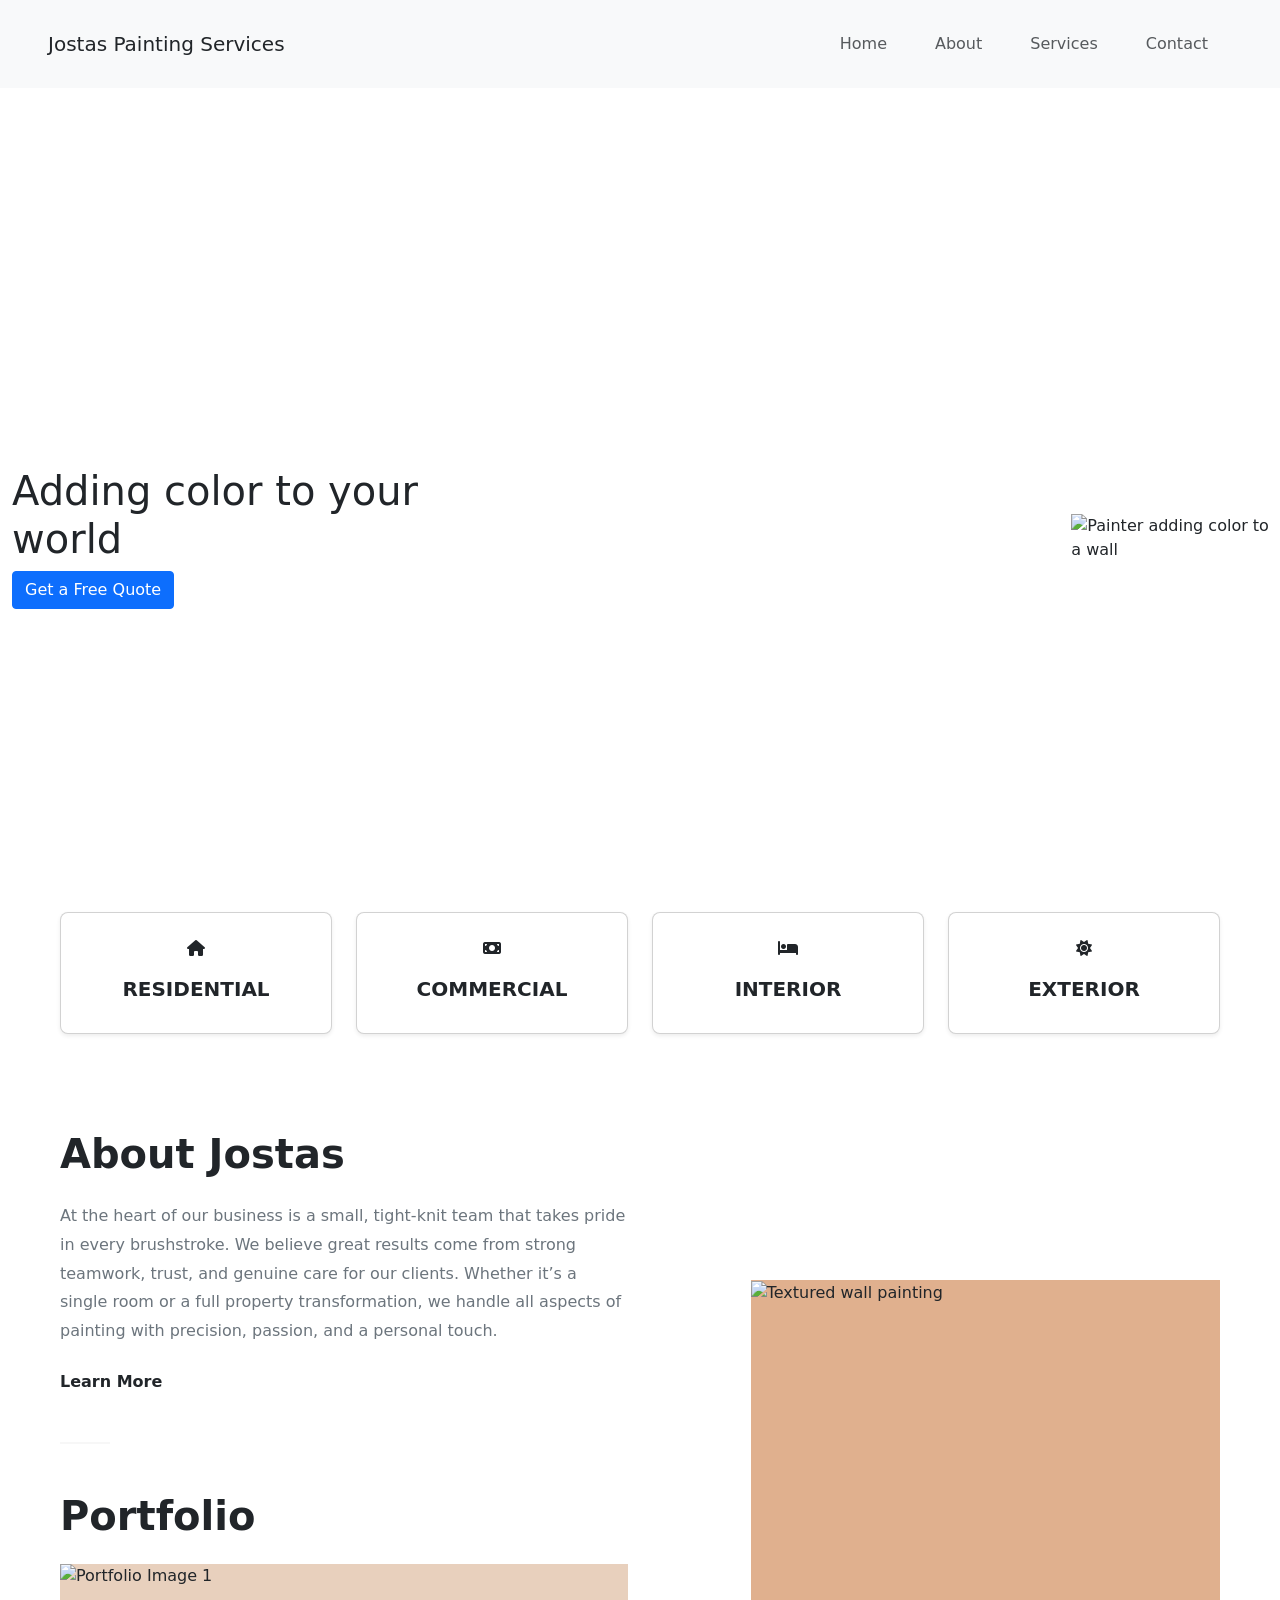
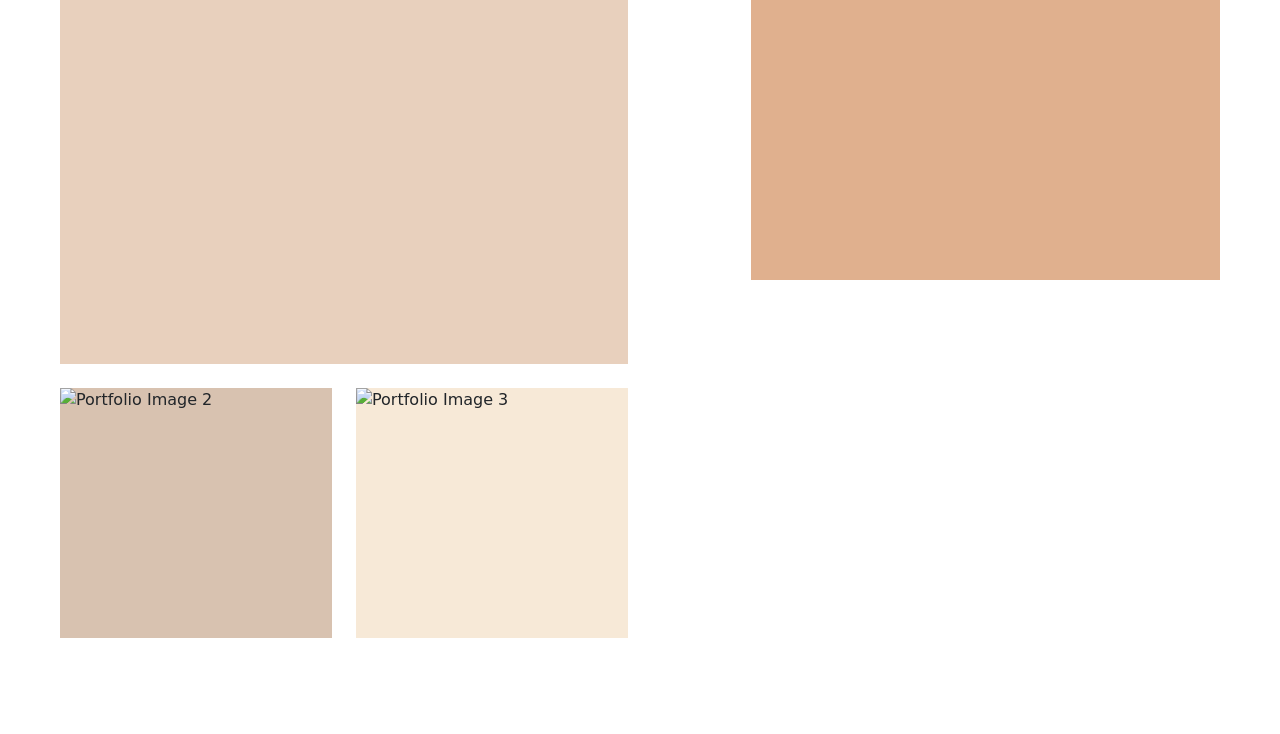
==== index.html @ 1662c68b "Changed index code" ====
<!DOCTYPE html>
<html lang="en">
<head>
    <meta charset="UTF-8">
    <meta name="viewport" content="width=device-width, initial-scale=1.0">
    <title>Document</title>

<link href="https://cdn.jsdelivr.net/npm/bootstrap@5.3.3/dist/css/bootstrap.min.css" rel="stylesheet">

<link href="https://fonts.googleapis.com/css2?family=Poppins:wght@300;400;500;600;700&display=swap" rel="stylesheet">
<link rel="stylesheet" href="https://cdnjs.cloudflare.com/ajax/libs/font-awesome/6.5.0/css/all.min.css">
    <link rel="stylesheet" href="assets/css/styles.css">
</head>
<body>
   <nav class="navbar navbar-expand-lg bg-light p-4 px-5">
    <div class="container-fluid px-0">
        <a class="navbar-brand text-dark jostas-logo" href="#">
            Jostas <span>Painting Services</span>
        </a>
        <button class="navbar-toggler" type="button" data-bs-toggle="collapse" data-bs-target="#navbarNavAltMarkup" aria-controls="navbarNavAltMarkup" aria-expanded="false" aria-label="Toggle navigation">
            <span class="navbar-toggler-icon"></span>
        </button>
        <div class="collapse navbar-collapse justify-content-end" id="navbarNavAltMarkup">
            <div class="navbar-nav">
                <a class="nav-link text-dark mx-3 opacity-75" aria-current="page" href="index.html">Home</a>
                <a class="nav-link text-dark mx-3 opacity-75" href="about.html">About</a>
                <a class="nav-link text-dark mx-3 opacity-75" href="services.html">Services</a>
                <a class="nav-link text-dark mx-3 opacity-75" href="services.html#contact">Contact</a>
            </div>
        </div>
    </div>
</nav>

<section class="hero-section d-flex align-items-center">
    <div class="container-fluid px-0 hero-content">
        <div class="row w-100 mx-0">
            <div class="col-lg-6 d-flex align-items-center hero-text-wrapper min-vh-100 py-5">
                <div>
                    <h1>Adding color to your world</h1>
                    <a href="services.html#contact" class="btn btn-primary cta-button-custom rounded-1">Get a Free Quote</a>
                </div>
            </div>
            </div>
    </div>
    
    <div class="hero-image-container d-none d-lg-block">
        <img src="/assets/images/Image9.png" alt="Painter adding color to a wall" class="img-fluid">
    </div>
</section> 
<section class="container-fluid services-cards-section position-relative" style="margin-top: -100px; z-index: 10;">
    <div class="row justify-content-center g-4 px-5">
        
        <div class="col-lg-3 col-md-6">
            <div class="card service-card p-4 rounded-3 shadow-sm bg-white text-center">
                <div class="card-icon mb-3"><i class="fa-solid fa-house"></i></div> 
                <h5 class="card-title text-uppercase fw-bold text-dark">Residential</h5>
            </div>
        </div>

        <div class="col-lg-3 col-md-6">
            <div class="card service-card p-4 rounded-3 shadow-sm bg-white text-center">
                <div class="card-icon mb-3"><i class="fa-solid fa-money-bill"></i></div>
                <h5 class="card-title text-uppercase fw-bold text-dark">Commercial</h5>
            </div>
        </div>

        <div class="col-lg-3 col-md-6">
            <div class="card service-card p-4 rounded-3 shadow-sm bg-white text-center">
                <div class="card-icon mb-3"><i class="fa-solid fa-bed"></i></div>
                <h5 class="card-title text-uppercase fw-bold text-dark">Interior</h5>
            </div>
        </div>

        <div class="col-lg-3 col-md-6">
            <div class="card service-card p-4 rounded-3 shadow-sm bg-white text-center">
                <div class="card-icon mb-3"><i class="fa-solid fa-sun"></i></div>
                <h5 class="card-title text-uppercase fw-bold text-dark">Exterior</h5>
            </div>
        </div>
    </div>
</section>
<section class="container-fluid py-5 mt-5">
    <div class="row px-5 justify-content-center">
        
        <div class="col-lg-6 mb-5">
            <h2 class="display-6 fw-bold text-dark mb-4">About Jostas</h2>
            
            <p class="text-secondary mb-4" style="line-height: 1.8;">
                At the heart of our business is a small, tight-knit team that takes pride in every brushstroke. We believe great results come from strong teamwork, trust, and genuine care for our clients.
                Whether it’s a single room or a full property transformation, we handle all aspects of painting with precision, passion, and a personal touch.
            </p>
            
            <a href="#about" class="text-decoration-none fw-bold" style="color: var(--color-cta);">
                Learn More
            </a>
            
            <hr class="mt-5 mb-5" style="border-top: 2px solid #ddd; width: 50px; margin-left: 0;">

            <h2 class="display-6 fw-bold text-dark mb-4">Portfolio</h2>

            <div class="row g-4">
                <div class="col-12 mb-4">
                    <div class="portfolio-image-container" style="height: 400px; background-color: #e8d0bd;">
                        <img src="/assets/images/Image3.png" alt="Portfolio Image 1" class="img-fluid w-100 h-100 object-fit-cover">
                    </div>
                </div>
            </div>
            
            <div class="row g-4">
                <div class="col-md-6">
                    <div class="portfolio-image-container" style="height: 250px; background-color: #d8c2b0;">
                        <img src="/assets/images/Image1.png" alt="Portfolio Image 2" class="img-fluid w-100 h-100 object-fit-cover">
                    </div>
                </div>
                <div class="col-md-6">
                    <div class="portfolio-image-container" style="height: 250px; background-color: #f7e9d7;">
                        <img src="/assets/images/Image5.png" alt="Portfolio Image 3" class="img-fluid w-100 h-100 object-fit-cover">
                    </div>
                </div>
            </div>
        </div>

        <div class="col-lg-5 offset-lg-1 d-flex align-items-start">
            <div class="about-image-block w-100">
                <div style="background-color: #e0b08e; height: 600px; margin-top: 150px;">
                    <img src="/assets/images/Image2.png" alt="Textured wall painting" class="img-fluid w-100 h-100 object-fit-cover">
                </div>
            </div>
        </div>
    </div>
</section>
<script src="https://cdn.jsdelivr.net/npm/bootstrap@5.3.3/dist/js/bootstrap.bundle.min.js"></script>

</body>
</html>
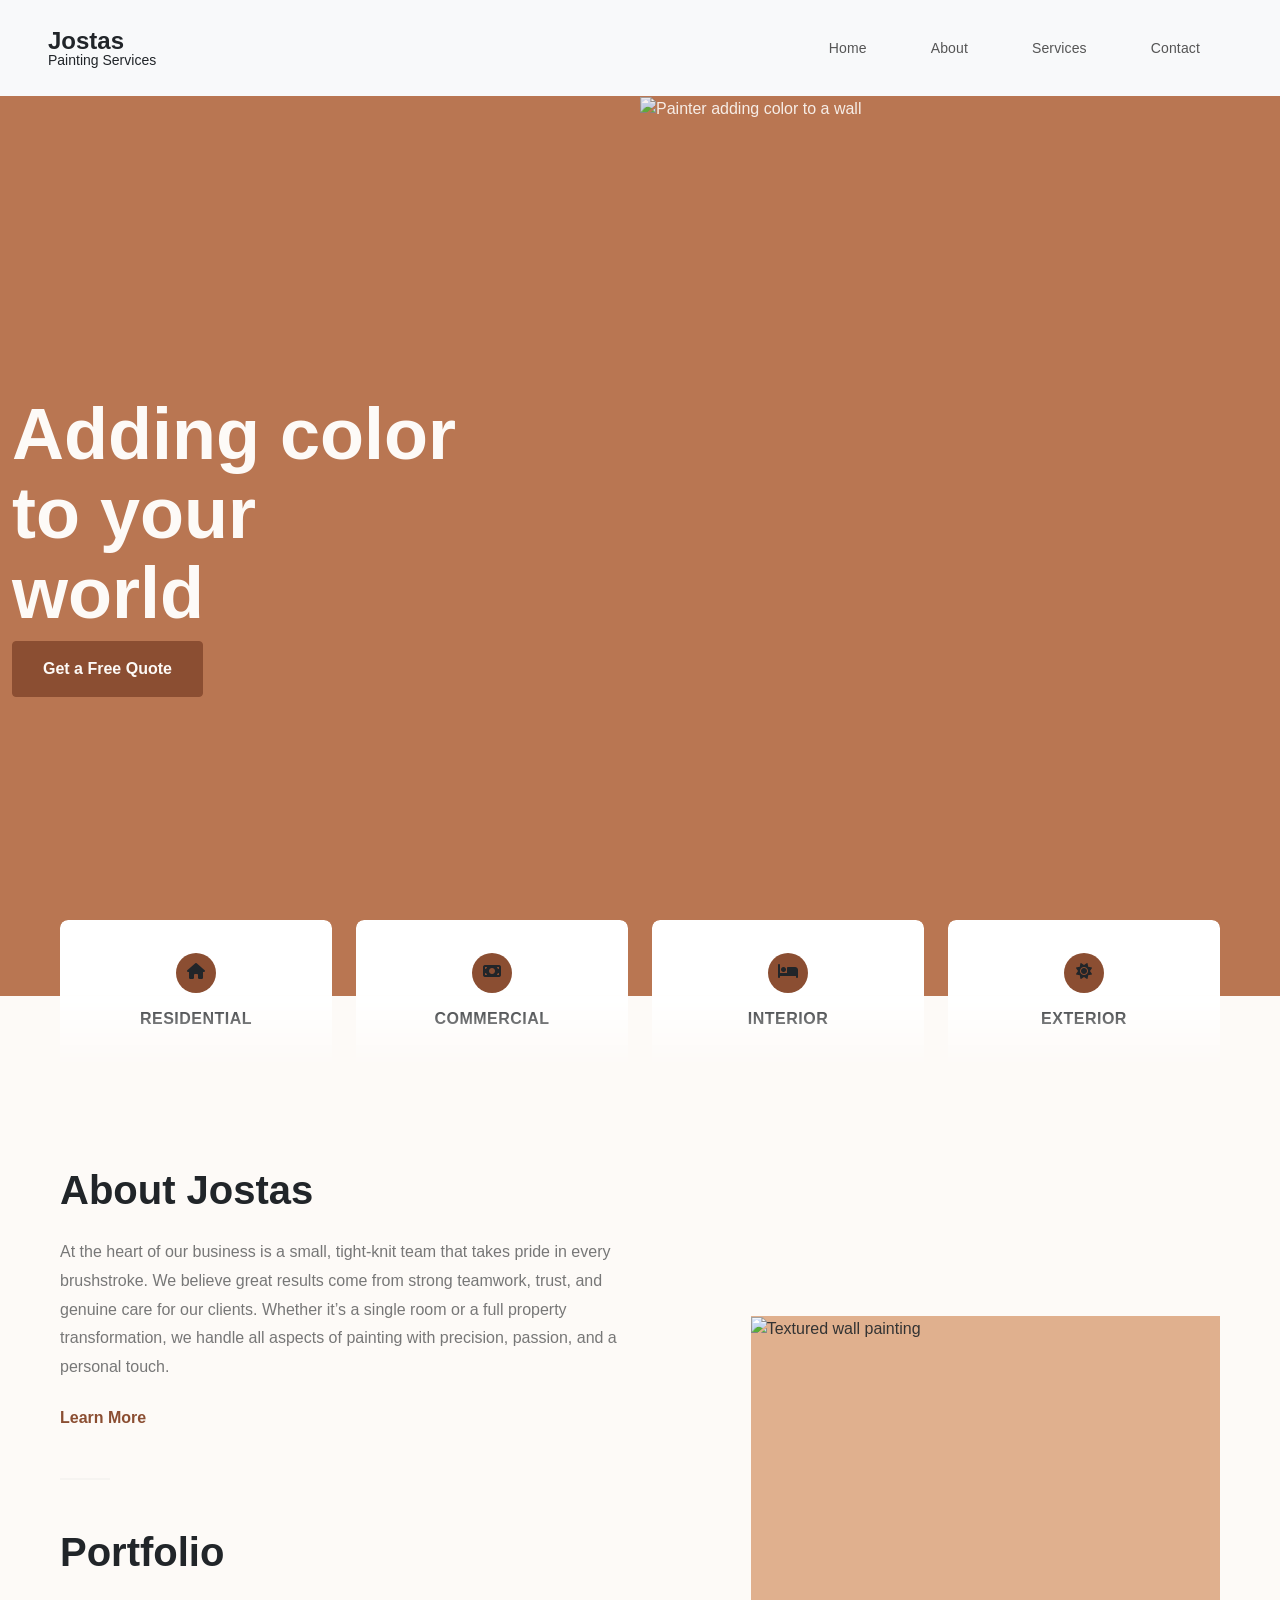
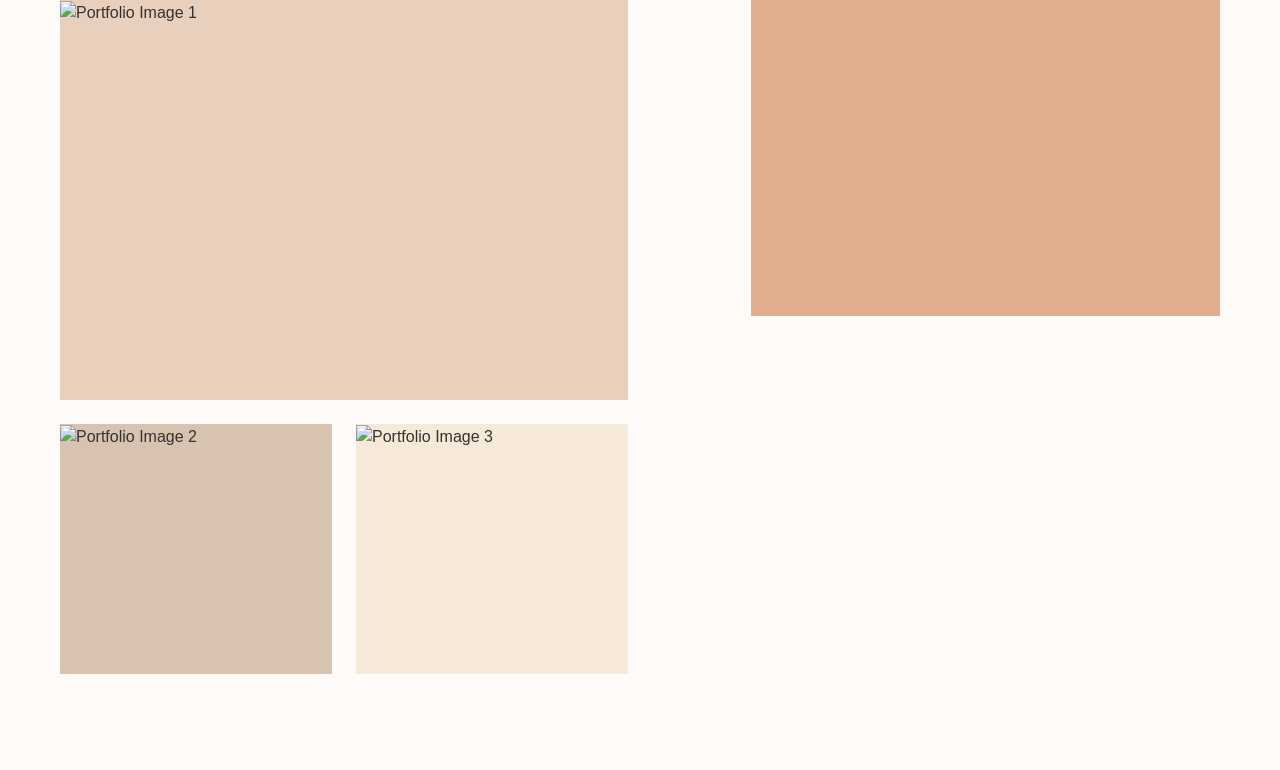
==== commit c713b44b: "Changed css and html with update to index" ====
--- a/index.html
+++ b/index.html
@@ -3,7 +3,7 @@
 <head>
     <meta charset="UTF-8">
     <meta name="viewport" content="width=device-width, initial-scale=1.0">
-    <title>Document</title>
+    <title>Jostas Painting Services</title>
 
 <link href="https://cdn.jsdelivr.net/npm/bootstrap@5.3.3/dist/css/bootstrap.min.css" rel="stylesheet">
 
@@ -90,7 +90,7 @@
                 Whether it’s a single room or a full property transformation, we handle all aspects of painting with precision, passion, and a personal touch.
             </p>
             
-            <a href="#about" class="text-decoration-none fw-bold" style="color: var(--color-cta);">
+            <a href="about.html" class="text-decoration-none fw-bold" style="color: var(--color-cta);">
                 Learn More
             </a>
             
--- a/assets/css/styles.css
+++ b/assets/css/styles.css
@@ -0,0 +1,289 @@
+:root {
+        --bs-dark: #333333; /* Dark text/accent */
+        --bs-light: #fdfaf7; /* Off-white background */
+        --color-hero-bg: #b97652; /* Burnt orange/terracotta */
+        --color-cta: hsl(19, 47%, 37%); /* Slightly darker CTA button */
+    }
+
+    /* Base link style */
+.nav-link {
+    position: relative;
+    padding: 8px 16px !important;
+    border-radius: 8px;
+    font-size: 14px;
+    letter-spacing: 0.01em;
+    transition: color 0.2s ease, background 0.2s ease;
+    color: #555 !important;
+    opacity: 1 !important; /* remove Bootstrap's opacity utility */
+}
+
+/* The underline for each link */
+.nav-link::after {
+    content: '';
+    position: absolute;
+    bottom: -1px;
+    left: 16px;
+    right: 16px;
+    height: 2px;
+    background: #d41a1a;
+    border-radius: 2px;
+    opacity: 0;
+    transform: scaleX(0);
+    transition: opacity 0.2s ease, transform 0.25s cubic-bezier(0.4, 0, 0.2, 1);
+}
+
+/* Hovered link */
+.nav-link:hover {
+    color: #d41a1a !important;
+    background: rgba(91, 200, 245, 0.08);
+}
+
+.nav-link:hover::after {
+    opacity: 1;
+    transform: scaleX(1);
+}
+
+/* Non-hovered links get a faint underline to "connect" them */
+.navbar-nav:has(.nav-link:hover) .nav-link:not(:hover)::after {
+    opacity: 1;
+    transform: scaleX(1);
+    background: rgba(91, 200, 245, 0.2);
+}
+
+.navbar-nav:has(.nav-link:hover) .nav-link:not(:hover) {
+    color: #999 !important;
+}
+
+    body {
+        font-family: 'Poppins', sans-serif;
+        background-color: var(--bs-light);
+        color: var(--bs-dark);
+    }
+    
+    /* Custom Logo Style */
+    .jostas-logo {
+        font-size: 1.5rem; /* 24px */
+        font-weight: 700;
+        line-height: 1;
+    }
+    .jostas-logo span {
+        font-size: 0.875rem; /* 14px */
+        font-weight: 400;
+        display: block;
+    }
+
+    /* Custom Hero Styles */
+    .hero-section {
+        background-color: var(--color-hero-bg);
+        position: relative;
+        overflow: hidden;
+        min-height: 550px;
+        color: var(--bs-light); /* Light text on dark background */
+        padding: 0;
+    }
+
+    .hero-content {
+        /* Custom padding to match mockup's left alignment */
+        padding-left: 50px; 
+    }
+    
+    /* Custom CTA Button Style */
+    .cta-button-custom {
+        background-color: var(--color-cta) !important;
+        border-color: var(--color-cta) !important;
+        color: var(--bs-light) !important;
+        padding: 15px 30px;
+        font-weight: 600;
+        width: fit-content;
+    }
+    .cta-button-custom:hover {
+        background-color: #6d3a24 !important; /* Darker hover */
+        border-color: #6d3a24 !important;
+    }
+
+    /* Image Positioning */
+    .hero-image-container {
+        position: absolute;
+        right: 0;
+        top: 0;
+        bottom: 0;
+        width: 50%; /* Image takes up the right half */
+        z-index: 1;
+    }
+    .hero-image-container img {
+        width: 100%;
+        height: 100%;
+        object-fit: cover;
+        opacity: 0.9;
+    }
+    
+    /* Ensure content is above image */
+    .hero-text-wrapper {
+        z-index: 2;
+        position: relative;
+    }
+
+    /* Custom H1 style for large, impactful text */
+    .hero-text-wrapper h1 {
+        font-size: 4.5rem; /* ~72px, large size */
+        font-weight: 700;
+        line-height: 1.1;
+        max-width: 450px;
+    }
+
+    /* ... (Existing :root variables and body styles from the previous response) ... */
+    .service-card {
+        border: none;
+        transition: transform 0.3s ease;
+        min-height: 150px;
+        display: flex;
+        flex-direction: column;
+        justify-content: center;
+        align-items: center;
+        -webkit-mask-image: linear-gradient(to bottom, black 50%, transparent 100%);
+        mask-image: linear-gradient(to bottom, black 50%, transparent 100%);
+    }
+
+    .service-card:hover {
+        transform: translateY(-5px);
+    }
+    .card-icon {
+        /* Placeholder for actual icon styling */
+        width: 40px;
+        height: 40px;
+        padding: 7px;
+        background-color: var(--color-cta); /* Use the accent color for icons */
+        border-radius: 50%;
+        /* Add properties to center an actual icon inside if used */
+    }
+    
+    .card-title {
+        font-size: 1rem;
+        letter-spacing: 0.5px;
+    }
+
+    /* Adjusting container padding for the cards to keep them contained */
+    .services-cards-section {
+        /* Max width to keep the cards from stretching across ultra-wide screens,
+           matching the content width of the mockup */
+        max-width: 1400px; 
+        margin-left: auto;
+        margin-right: auto;
+    }
+
+    /* ... (Existing :root variables and previous styles) ... */
+
+    /* Ensure secondary text is slightly lighter, matching the mockup */
+    .text-secondary {
+        color: #777 !important; 
+    }
+    
+    /* Style for the Portfolio images to hide overflow and ensure cover */
+    .portfolio-image-container {
+        overflow: hidden;
+    }
+    .portfolio-image-container img {
+        object-fit: cover;
+    }
+
+    /* Custom H2 sizing to match the large titles in the mockup */
+    .display-6 {
+        font-size: 2.5rem; /* Slightly smaller than h1, but still dominant */
+    }
+
+    /* ... (Existing :root variables and previous styles) ... */
+
+    /* Custom H1 for large page titles */
+    .display-3 {
+        font-size: 3.5rem; 
+        line-height: 1.1;
+    }
+    
+    /* Ensure the main container is centered and uses the light background */
+    .page-content-container {
+        background-color: var(--bs-light);
+    }
+    
+    /* Style for the secondary mission headline */
+    .fw-normal {
+        font-weight: 400 !important;
+    }
+    
+    /* Ensure all images in the team and portfolio sections are placeholders */
+    .team-photo-container img,
+    .portfolio-thumb-container img {
+        /* If using actual images, these ensure they fit */
+        object-fit: cover;
+    }
+    /* ... (Existing :root variables and previous styles) ... */
+
+    /* Custom style for the service blocks on this page */
+    .service-block {
+        transition: box-shadow 0.3s;
+    }
+    .service-block:hover {
+        box-shadow: 0 0 10px rgba(0, 0, 0, 0.08); /* Slight shadow on hover */
+    }
+
+    /* Placeholder for actual icons */
+    .icon-placeholder {
+        width: 30px;
+        height: 30px;
+        line-height: 30px;
+        margin: 0 auto;
+        border: 1px solid var(--color-cta);
+        color: var(--color-cta);
+        border-radius: 5px;
+    }
+    
+    /* Contact Form input styling to match the flat, slightly shadowed look */
+    .form-control, .form-select {
+        border-radius: 5px !important;
+    }
+/*.social-links a {
+  color: #333;
+  font-size: 24px;
+  margin: 0 10px;
+  transition: color 0.3s;
+}
+
+.social-links a:hover {
+  color: #25D366; /* WhatsApp green as default hover color 
+}
+
+.social-links a:nth-child(2):hover {
+  color: #1877F2; /* Facebook blue 
+}
+
+.social-links a:nth-child(3):hover {
+  color: #E4405F; /* Instagram pink 
+}*/
+
+.social-links {
+  display: flex;
+  gap: 15px;
+  justify-content: center; /* center horizontally */
+  margin-top: 20px;
+}
+
+.social-btn {
+  display: flex;
+  align-items: center;
+  justify-content: center;
+  width: 45px;
+  height: 45px;
+  border-radius: 50%;
+  background-color: black;
+  color: white;
+  font-size: 20px;
+  text-decoration: none;
+  transition: all 0.3s ease;
+}
+
+.social-btn:hover {
+  background-color: white;
+  color: black;
+  border: 2px solid black;
+}
+
+
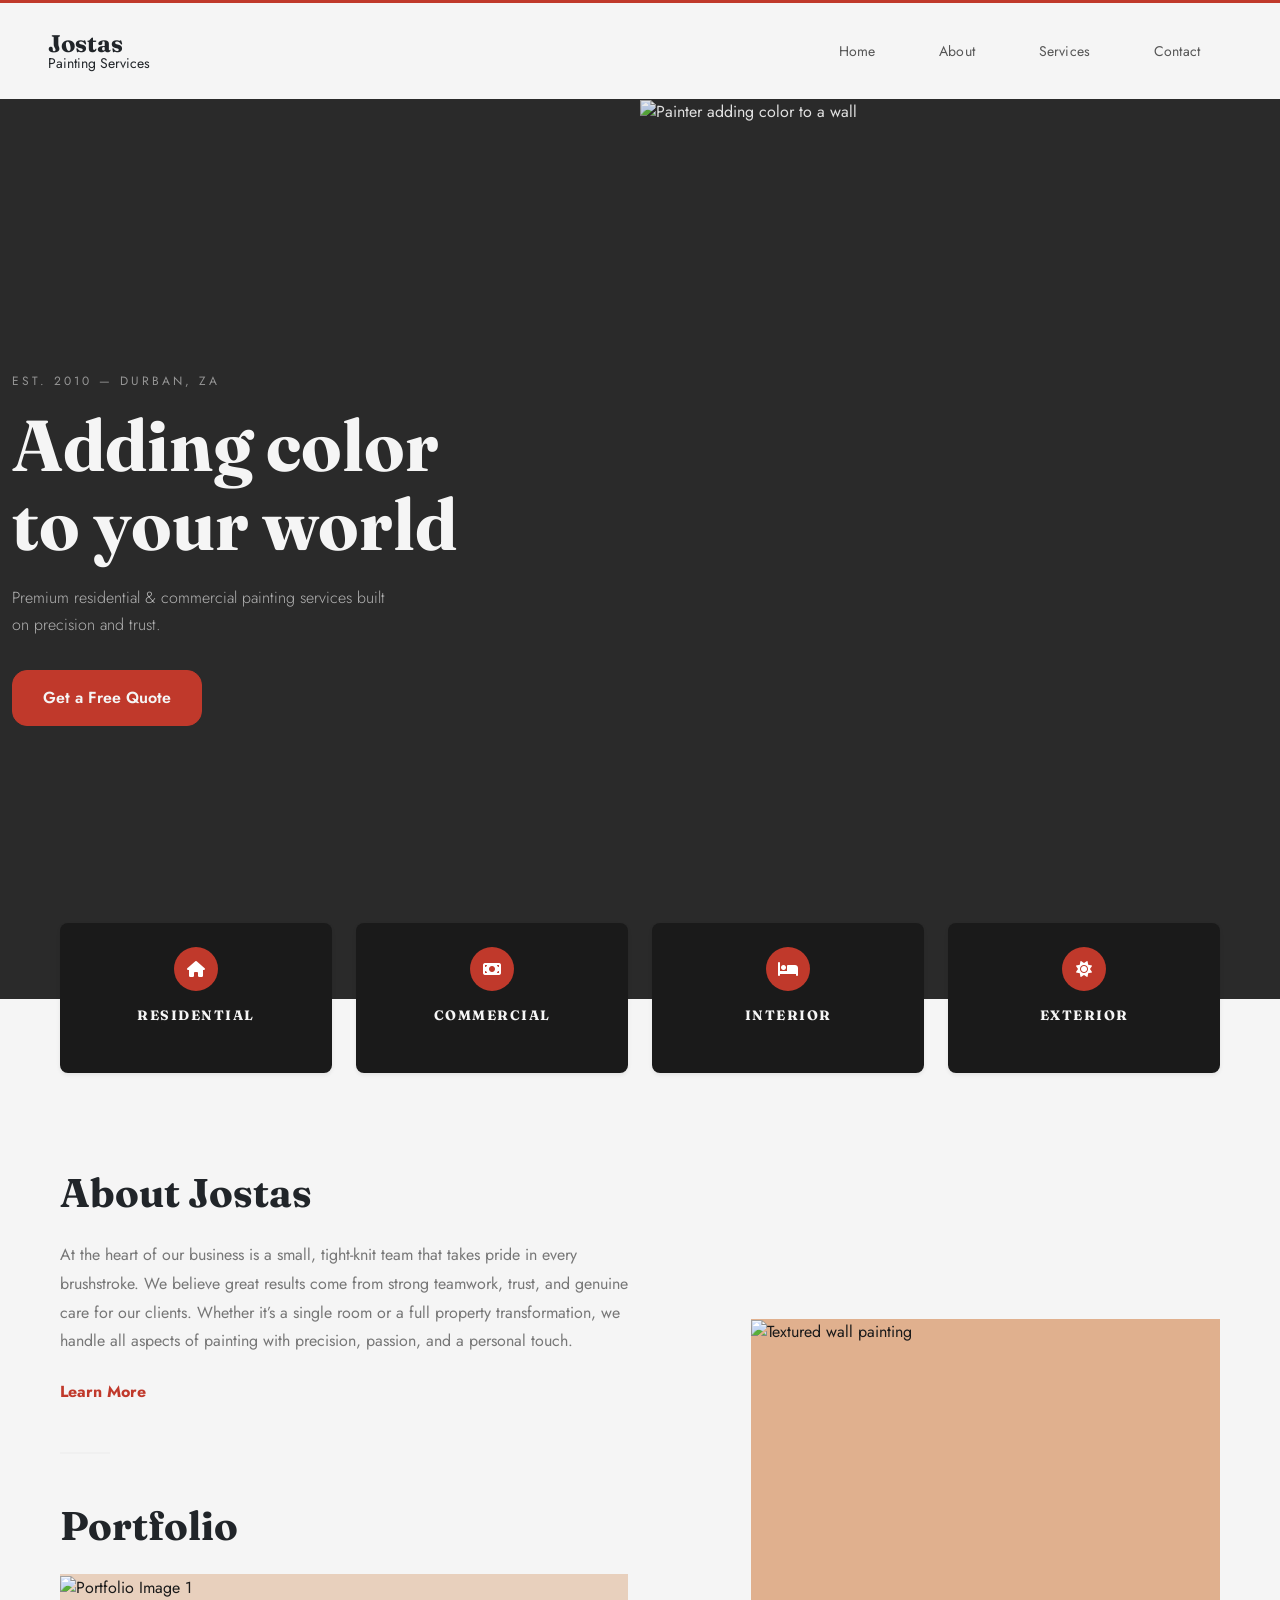
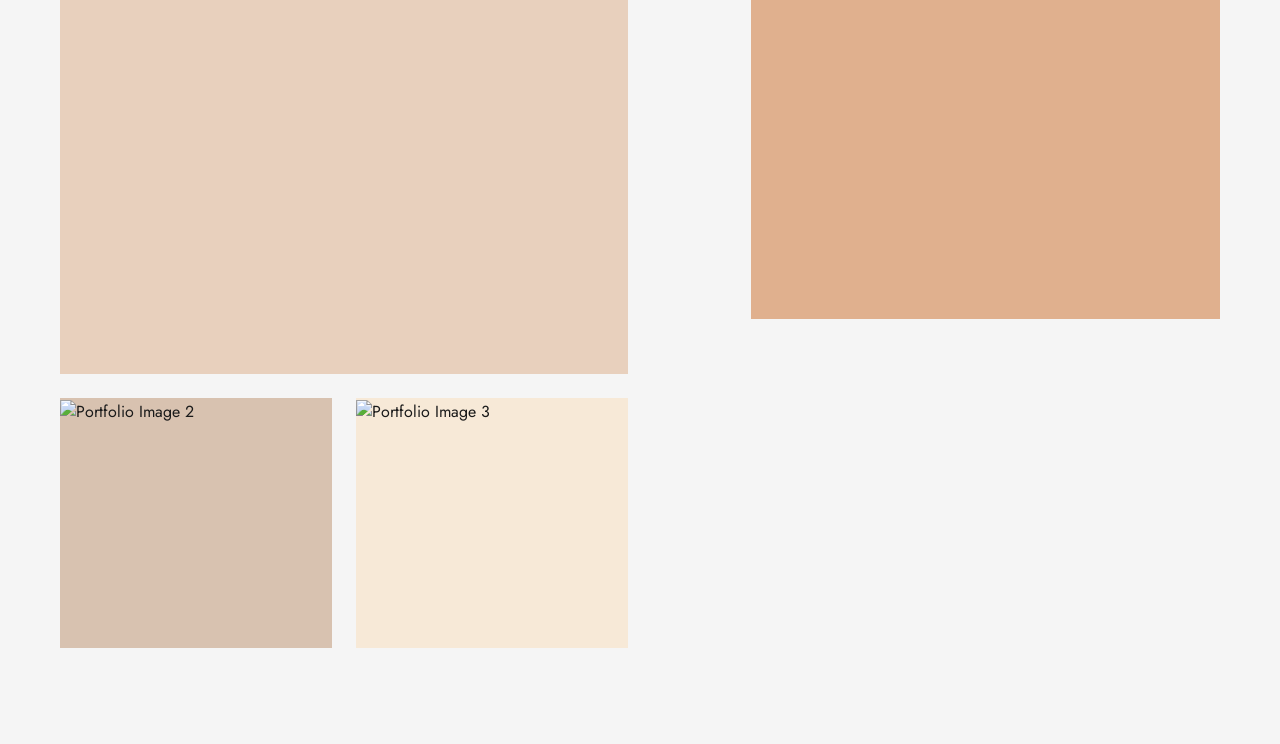
==== commit 48e04987: "Major chnages to css and html" ====
--- a/index.html
+++ b/index.html
@@ -7,9 +7,11 @@
 
 <link href="https://cdn.jsdelivr.net/npm/bootstrap@5.3.3/dist/css/bootstrap.min.css" rel="stylesheet">
 
-<link href="https://fonts.googleapis.com/css2?family=Poppins:wght@300;400;500;600;700&display=swap" rel="stylesheet">
 <link rel="stylesheet" href="https://cdnjs.cloudflare.com/ajax/libs/font-awesome/6.5.0/css/all.min.css">
     <link rel="stylesheet" href="assets/css/styles.css">
+    <link rel="preconnect" href="https://fonts.googleapis.com">
+<link rel="preconnect" href="https://fonts.gstatic.com" crossorigin>
+<link href="https://fonts.googleapis.com/css2?family=Fraunces:ital,opsz,wght@0,9..144,100..900;1,9..144,100..900&display=swap" rel="stylesheet">
 </head>
 <body>
    <nav class="navbar navbar-expand-lg bg-light p-4 px-5">
@@ -36,17 +38,20 @@
         <div class="row w-100 mx-0">
             <div class="col-lg-6 d-flex align-items-center hero-text-wrapper min-vh-100 py-5">
                 <div>
+                    <span class="hero-eyebrow">Est. 2010 — Durban, ZA</span>
                     <h1>Adding color to your world</h1>
-                    <a href="services.html#contact" class="btn btn-primary cta-button-custom rounded-1">Get a Free Quote</a>
+                    <p class="hero-sub">Premium residential & commercial painting services built on precision and trust.</p>
+                    <a href="services.html#contact" class="btn cta-button-custom">Get a Free Quote</a>
                 </div>
             </div>
-            </div>
-    </div>
-    
+        </div>  <!-- closes row -->
+    </div>      <!-- closes hero-content -->
+
     <div class="hero-image-container d-none d-lg-block">
         <img src="/assets/images/Image9.png" alt="Painter adding color to a wall" class="img-fluid">
     </div>
-</section> 
+</section>
+
 <section class="container-fluid services-cards-section position-relative" style="margin-top: -100px; z-index: 10;">
     <div class="row justify-content-center g-4 px-5">
         
--- a/assets/css/styles.css
+++ b/assets/css/styles.css
@@ -1,23 +1,59 @@
+@import url('https://fonts.googleapis.com/css2?family=Fraunces:opsz,wght@9..144,400;9..144,700&family=Jost:wght@300;400;500&display=swap');
+
+/* ─── Variables ─────────────────────────────────────────── */
 :root {
-        --bs-dark: #333333; /* Dark text/accent */
-        --bs-light: #fdfaf7; /* Off-white background */
-        --color-hero-bg: #b97652; /* Burnt orange/terracotta */
-        --color-cta: hsl(19, 47%, 37%); /* Slightly darker CTA button */
-    }
-
-    /* Base link style */
+    --bs-dark: #1a1a1a;
+    --bs-light: #f5f5f5;
+    --color-hero-bg: #2a2a2a;
+    --color-cta: #c0392b;
+}
+
+/* ─── Base ───────────────────────────────────────────────── */
+body {
+    font-family: 'Jost', sans-serif;
+    background-color: var(--bs-light);
+    color: var(--bs-dark);
+}
+
+h1, h2, h3, h4, h5, h6, .display-3, .display-6 {
+    font-family: 'Fraunces', serif;
+}
+
+.display-3 { font-size: 3.5rem; line-height: 1.1; }
+.display-6 { font-size: 2.5rem; }
+.fw-normal  { font-weight: 400 !important; }
+.text-secondary { color: #777 !important; }
+
+/* ─── Navbar ─────────────────────────────────────────────── */
+.navbar {
+    background-color: #f5f5f5 !important;
+    border-top: 3px solid var(--color-cta);
+}
+
+.jostas-logo {
+    font-family: 'Fraunces', serif;
+    font-size: 1.5rem;
+    font-weight: 700;
+    line-height: 1;
+}
+.jostas-logo span {
+    font-family: 'Jost', sans-serif;
+    font-size: 0.875rem;
+    font-weight: 400;
+    display: block;
+}
+
 .nav-link {
     position: relative;
     padding: 8px 16px !important;
     border-radius: 8px;
     font-size: 14px;
     letter-spacing: 0.01em;
+    color: #555 !important;
+    opacity: 1 !important;
     transition: color 0.2s ease, background 0.2s ease;
-    color: #555 !important;
-    opacity: 1 !important; /* remove Bootstrap's opacity utility */
-}
-
-/* The underline for each link */
+}
+
 .nav-link::after {
     content: '';
     position: absolute;
@@ -25,17 +61,16 @@
     left: 16px;
     right: 16px;
     height: 2px;
-    background: #d41a1a;
+    background: var(--color-cta);
     border-radius: 2px;
     opacity: 0;
     transform: scaleX(0);
     transition: opacity 0.2s ease, transform 0.25s cubic-bezier(0.4, 0, 0.2, 1);
 }
 
-/* Hovered link */
 .nav-link:hover {
-    color: #d41a1a !important;
-    background: rgba(91, 200, 245, 0.08);
+    color: var(--color-cta) !important;
+    background: rgba(192, 57, 43, 0.06);
 }
 
 .nav-link:hover::after {
@@ -43,247 +78,239 @@
     transform: scaleX(1);
 }
 
-/* Non-hovered links get a faint underline to "connect" them */
 .navbar-nav:has(.nav-link:hover) .nav-link:not(:hover)::after {
     opacity: 1;
     transform: scaleX(1);
-    background: rgba(91, 200, 245, 0.2);
+    background: rgba(192, 57, 43, 0.2);
 }
 
 .navbar-nav:has(.nav-link:hover) .nav-link:not(:hover) {
     color: #999 !important;
 }
 
-    body {
-        font-family: 'Poppins', sans-serif;
-        background-color: var(--bs-light);
-        color: var(--bs-dark);
+/* ─── Hero ───────────────────────────────────────────────── */
+.hero-section {
+    background-color: var(--color-hero-bg);
+    position: relative;
+    overflow: hidden;
+    min-height: 550px;
+    color: var(--bs-light);
+    padding: 0;
+}
+
+.hero-content {
+    padding-left: clamp(40px, 8vw, 120px);
+}
+
+.hero-text-wrapper {
+    z-index: 2;
+    position: relative;
+}
+
+.hero-text-wrapper h1 {
+    font-size: 4.5rem;
+    font-weight: 700;
+    line-height: 1.1;
+    max-width: 450px;
+}
+
+.hero-eyebrow {
+    font-family: 'Jost', sans-serif;
+    font-size: 0.75rem;
+    letter-spacing: 3px;
+    text-transform: uppercase;
+    color: rgba(255, 255, 255, 0.5);
+    display: block;
+    margin-bottom: 1rem;
+}
+
+.hero-sub {
+    font-size: 1rem;
+    color: rgba(255, 255, 255, 0.65);
+    max-width: 380px;
+    margin: 1.2rem 0 2rem;
+    line-height: 1.7;
+    font-weight: 300;
+}
+
+.hero-image-container {
+    position: absolute;
+    right: 0;
+    top: 0;
+    bottom: 0;
+    width: 50%;
+    z-index: 1;
+}
+.hero-image-container img {
+    width: 100%;
+    height: 100%;
+    object-fit: cover;
+    opacity: 0.9;
+}
+
+/* ─── CTA Button ─────────────────────────────────────────── */
+.cta-button-custom {
+    background-color: var(--color-cta) !important;
+    border-color: var(--color-cta) !important;
+    color: var(--bs-light) !important;
+    padding: 15px 30px;
+    font-weight: 600;
+    border-radius: 15px;
+    width: fit-content;
+}
+.cta-button-custom:hover {
+    background-color: #922b21 !important;
+    border-color: #922b21 !important;
+}
+
+/* ─── Service Cards ──────────────────────────────────────── */
+.services-cards-section {
+    max-width: 1400px;
+    margin-left: auto;
+    margin-right: auto;
+}
+
+.service-card {
+    background-color: #1a1a1a !important;
+    border: none !important;
+    transition: transform 0.3s ease, box-shadow 0.3s ease;
+    min-height: 150px;
+}
+
+.service-card,
+.service-card .card-body,
+.service-card * {
+    border: none !important;
+}
+
+.service-card:hover {
+    transform: translateY(-6px);
+    box-shadow: 0 16px 32px rgba(0, 0, 0, 0.25) !important;
+}
+
+.card-icon {
+    width: 44px;
+    height: 44px;
+    background-color: var(--color-cta);
+    border-radius: 50%;
+    display: flex;
+    align-items: center;
+    justify-content: center;
+    color: white;
+    font-size: 16px;
+    margin: 0 auto;
+}
+
+.card-title {
+    font-size: 0.85rem;
+    letter-spacing: 1.5px;
+    color: #f5f5f5 !important;
+}
+
+/* ─── Stats ──────────────────────────────────────────────── */
+.stat-number {
+    font-family: 'Fraunces', serif;
+    font-size: 2.5rem;
+    font-weight: 700;
+    color: var(--color-cta);
+    margin: 0;
+    line-height: 1;
+}
+
+.stat-label {
+    font-size: 0.75rem;
+    letter-spacing: 1.5px;
+    text-transform: uppercase;
+    color: #888;
+    margin: 4px 0 0;
+}
+
+/* ─── Portfolio ──────────────────────────────────────────── */
+.portfolio-image-container {
+    overflow: hidden;
+}
+.portfolio-image-container img {
+    object-fit: cover;
+}
+
+/* ─── Services Page Blocks ───────────────────────────────── */
+.service-block {
+    transition: box-shadow 0.3s;
+    height: 160px;
+    width: 100%;
+    border-radius: 7px;
+}
+.service-block:hover {
+    box-shadow: 0 0 10px rgba(0, 0, 0, 0.08);
+}
+
+.icon-placeholder {
+    width: 30px;
+    height: 30px;
+    line-height: 30px;
+    margin: 0 auto;
+    border: 1px solid var(--color-cta);
+    color: var(--color-cta);
+    border-radius: 5px;
+}
+
+/* ─── Contact Form ───────────────────────────────────────── */
+.form-control, .form-select {
+    border-radius: 5px !important;
+}
+
+/* ─── Social Buttons ─────────────────────────────────────── */
+.social-links {
+    display: flex;
+    gap: 15px;
+    margin-top: 20px;
+}
+
+.social-btn {
+    display: flex;
+    align-items: center;
+    justify-content: center;
+    width: 45px;
+    height: 45px;
+    border-radius: 50%;
+    background-color: #1a1a1a;
+    color: white;
+    font-size: 20px;
+    text-decoration: none;
+    transition: all 0.3s ease;
+}
+.social-btn:hover {
+    background-color: var(--color-cta);
+    border: 2px solid var(--color-cta);
+}
+
+/* ─── Page Content ───────────────────────────────────────── */
+.page-content-container {
+    background-color: var(--bs-light);
+}
+
+.team-photo-container img,
+.portfolio-thumb-container img {
+    object-fit: cover;
+}
+
+/* ─── Learn More Link ────────────────────────────────────── */
+.learn-more-link {
+    font-size: 0.875rem;
+    font-weight: 500;
+    color: var(--color-cta);
+    text-decoration: none;
+    position: relative;
+    padding-bottom: 2px;
+}
+
+/* ─── Responsive ─────────────────────────────────────────── */
+@media (max-width: 768px) {
+    .hero-content {
+        padding-left: 30px;
+        padding-right: 30px;
     }
-    
-    /* Custom Logo Style */
-    .jostas-logo {
-        font-size: 1.5rem; /* 24px */
-        font-weight: 700;
-        line-height: 1;
+    .hero-text-wrapper h1 {
+        font-size: 3rem;
     }
-    .jostas-logo span {
-        font-size: 0.875rem; /* 14px */
-        font-weight: 400;
-        display: block;
-    }
-
-    /* Custom Hero Styles */
-    .hero-section {
-        background-color: var(--color-hero-bg);
-        position: relative;
-        overflow: hidden;
-        min-height: 550px;
-        color: var(--bs-light); /* Light text on dark background */
-        padding: 0;
-    }
-
-    .hero-content {
-        /* Custom padding to match mockup's left alignment */
-        padding-left: 50px; 
-    }
-    
-    /* Custom CTA Button Style */
-    .cta-button-custom {
-        background-color: var(--color-cta) !important;
-        border-color: var(--color-cta) !important;
-        color: var(--bs-light) !important;
-        padding: 15px 30px;
-        font-weight: 600;
-        width: fit-content;
-    }
-    .cta-button-custom:hover {
-        background-color: #6d3a24 !important; /* Darker hover */
-        border-color: #6d3a24 !important;
-    }
-
-    /* Image Positioning */
-    .hero-image-container {
-        position: absolute;
-        right: 0;
-        top: 0;
-        bottom: 0;
-        width: 50%; /* Image takes up the right half */
-        z-index: 1;
-    }
-    .hero-image-container img {
-        width: 100%;
-        height: 100%;
-        object-fit: cover;
-        opacity: 0.9;
-    }
-    
-    /* Ensure content is above image */
-    .hero-text-wrapper {
-        z-index: 2;
-        position: relative;
-    }
-
-    /* Custom H1 style for large, impactful text */
-    .hero-text-wrapper h1 {
-        font-size: 4.5rem; /* ~72px, large size */
-        font-weight: 700;
-        line-height: 1.1;
-        max-width: 450px;
-    }
-
-    /* ... (Existing :root variables and body styles from the previous response) ... */
-    .service-card {
-        border: none;
-        transition: transform 0.3s ease;
-        min-height: 150px;
-        display: flex;
-        flex-direction: column;
-        justify-content: center;
-        align-items: center;
-        -webkit-mask-image: linear-gradient(to bottom, black 50%, transparent 100%);
-        mask-image: linear-gradient(to bottom, black 50%, transparent 100%);
-    }
-
-    .service-card:hover {
-        transform: translateY(-5px);
-    }
-    .card-icon {
-        /* Placeholder for actual icon styling */
-        width: 40px;
-        height: 40px;
-        padding: 7px;
-        background-color: var(--color-cta); /* Use the accent color for icons */
-        border-radius: 50%;
-        /* Add properties to center an actual icon inside if used */
-    }
-    
-    .card-title {
-        font-size: 1rem;
-        letter-spacing: 0.5px;
-    }
-
-    /* Adjusting container padding for the cards to keep them contained */
-    .services-cards-section {
-        /* Max width to keep the cards from stretching across ultra-wide screens,
-           matching the content width of the mockup */
-        max-width: 1400px; 
-        margin-left: auto;
-        margin-right: auto;
-    }
-
-    /* ... (Existing :root variables and previous styles) ... */
-
-    /* Ensure secondary text is slightly lighter, matching the mockup */
-    .text-secondary {
-        color: #777 !important; 
-    }
-    
-    /* Style for the Portfolio images to hide overflow and ensure cover */
-    .portfolio-image-container {
-        overflow: hidden;
-    }
-    .portfolio-image-container img {
-        object-fit: cover;
-    }
-
-    /* Custom H2 sizing to match the large titles in the mockup */
-    .display-6 {
-        font-size: 2.5rem; /* Slightly smaller than h1, but still dominant */
-    }
-
-    /* ... (Existing :root variables and previous styles) ... */
-
-    /* Custom H1 for large page titles */
-    .display-3 {
-        font-size: 3.5rem; 
-        line-height: 1.1;
-    }
-    
-    /* Ensure the main container is centered and uses the light background */
-    .page-content-container {
-        background-color: var(--bs-light);
-    }
-    
-    /* Style for the secondary mission headline */
-    .fw-normal {
-        font-weight: 400 !important;
-    }
-    
-    /* Ensure all images in the team and portfolio sections are placeholders */
-    .team-photo-container img,
-    .portfolio-thumb-container img {
-        /* If using actual images, these ensure they fit */
-        object-fit: cover;
-    }
-    /* ... (Existing :root variables and previous styles) ... */
-
-    /* Custom style for the service blocks on this page */
-    .service-block {
-        transition: box-shadow 0.3s;
-    }
-    .service-block:hover {
-        box-shadow: 0 0 10px rgba(0, 0, 0, 0.08); /* Slight shadow on hover */
-    }
-
-    /* Placeholder for actual icons */
-    .icon-placeholder {
-        width: 30px;
-        height: 30px;
-        line-height: 30px;
-        margin: 0 auto;
-        border: 1px solid var(--color-cta);
-        color: var(--color-cta);
-        border-radius: 5px;
-    }
-    
-    /* Contact Form input styling to match the flat, slightly shadowed look */
-    .form-control, .form-select {
-        border-radius: 5px !important;
-    }
-/*.social-links a {
-  color: #333;
-  font-size: 24px;
-  margin: 0 10px;
-  transition: color 0.3s;
-}
-
-.social-links a:hover {
-  color: #25D366; /* WhatsApp green as default hover color 
-}
-
-.social-links a:nth-child(2):hover {
-  color: #1877F2; /* Facebook blue 
-}
-
-.social-links a:nth-child(3):hover {
-  color: #E4405F; /* Instagram pink 
-}*/
-
-.social-links {
-  display: flex;
-  gap: 15px;
-  justify-content: center; /* center horizontally */
-  margin-top: 20px;
-}
-
-.social-btn {
-  display: flex;
-  align-items: center;
-  justify-content: center;
-  width: 45px;
-  height: 45px;
-  border-radius: 50%;
-  background-color: black;
-  color: white;
-  font-size: 20px;
-  text-decoration: none;
-  transition: all 0.3s ease;
-}
-
-.social-btn:hover {
-  background-color: white;
-  color: black;
-  border: 2px solid black;
-}
-
-
+}
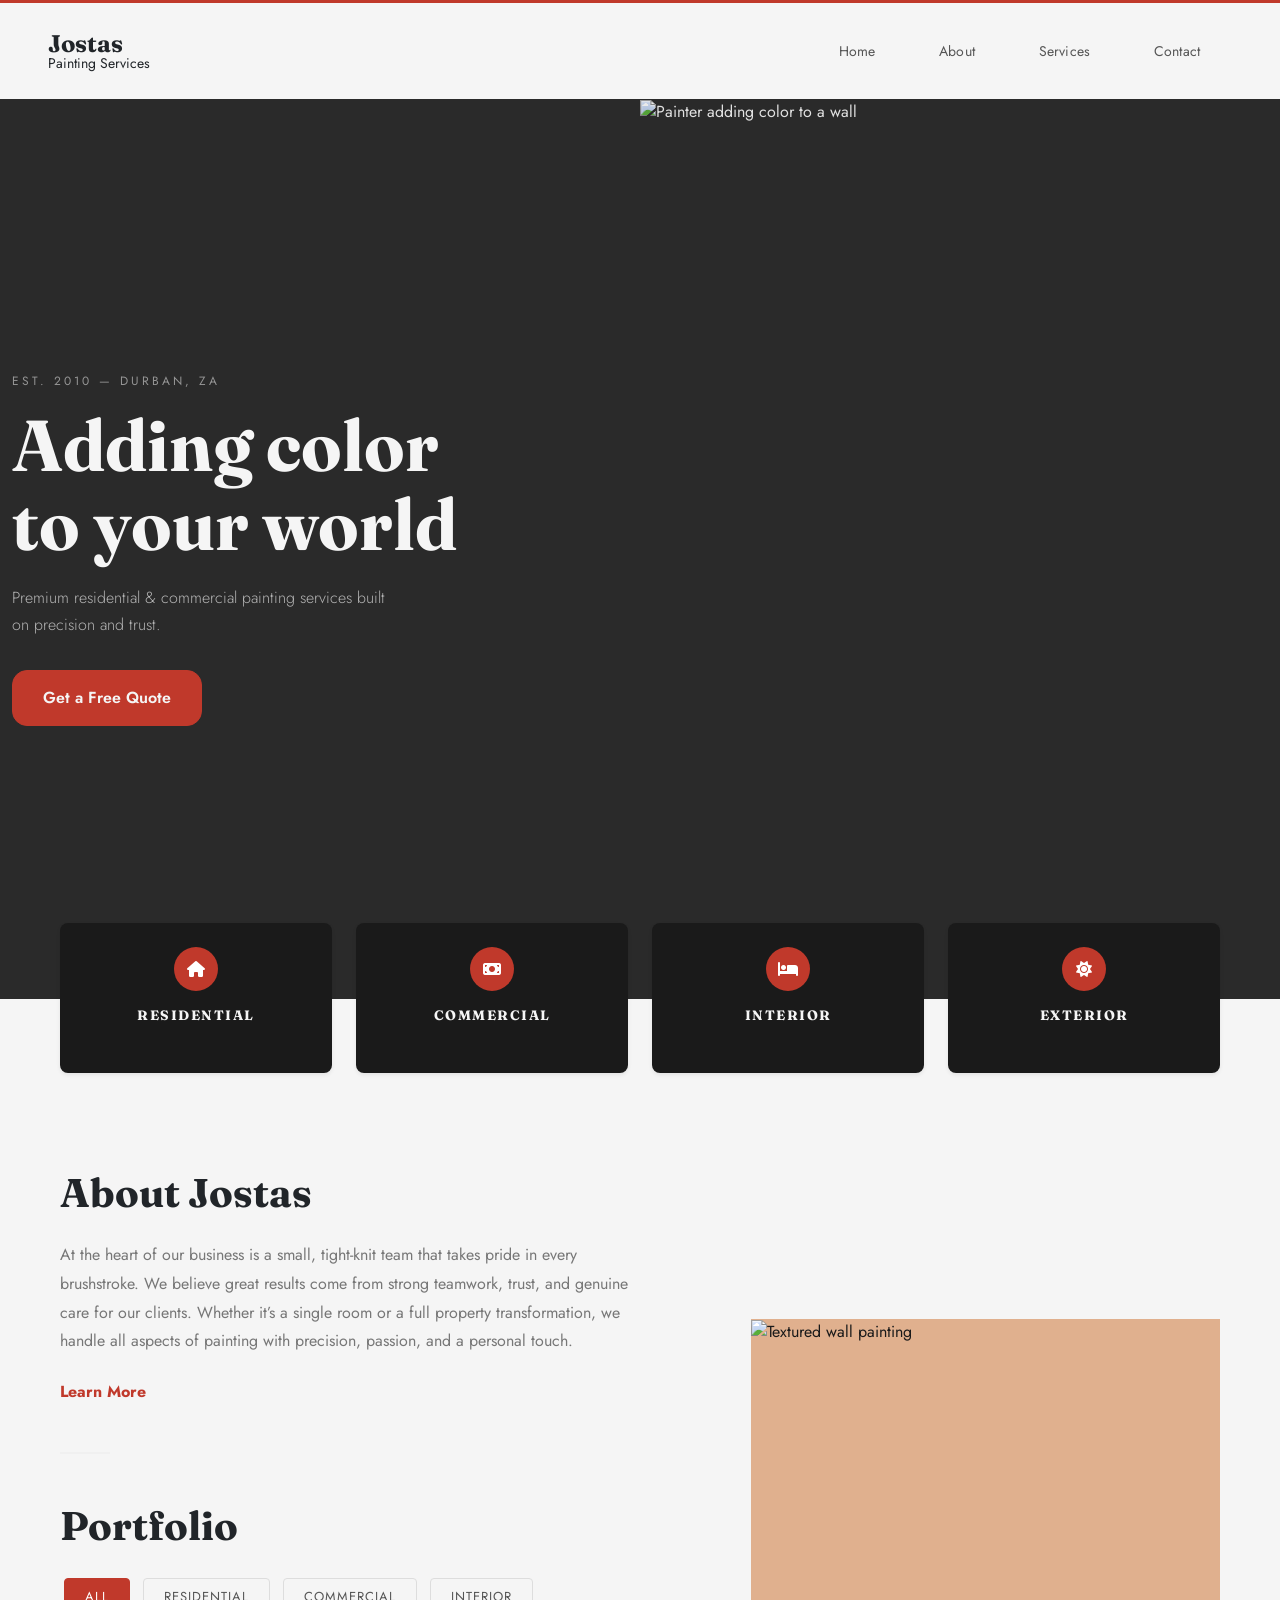
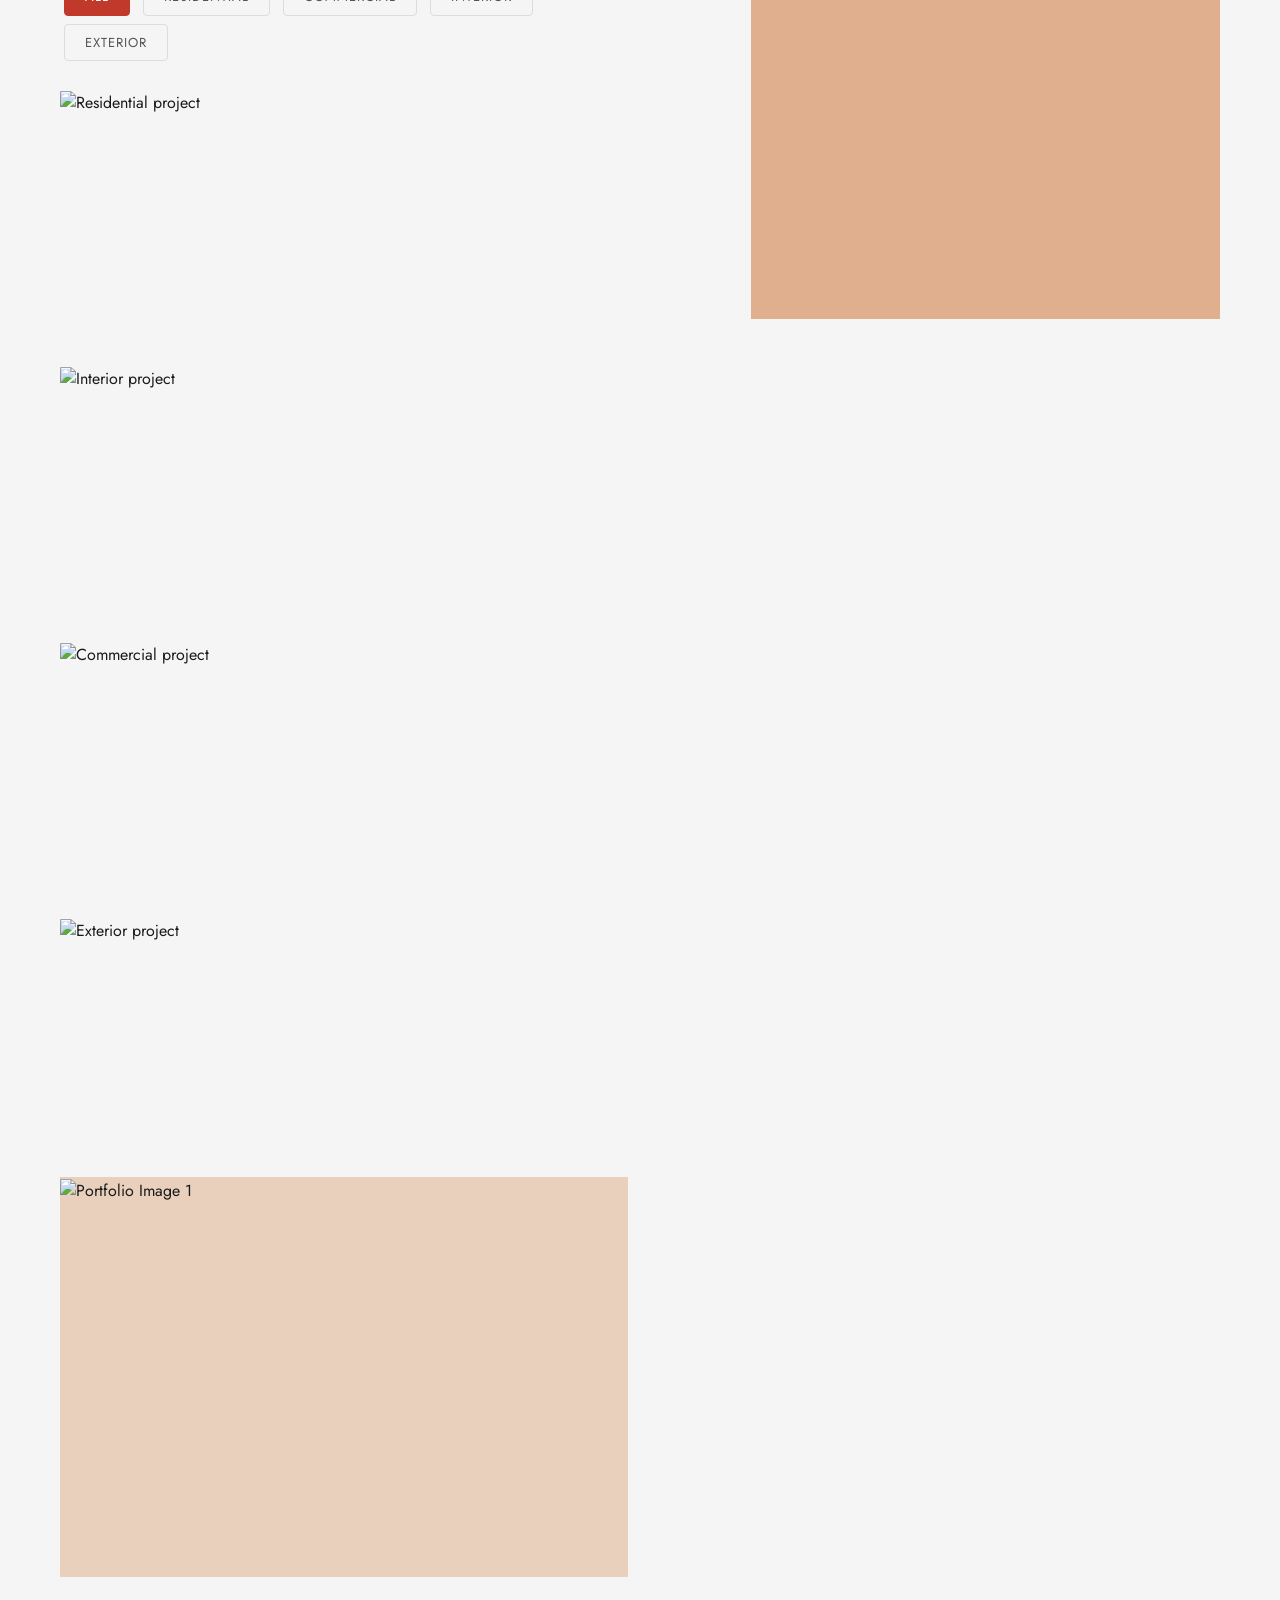
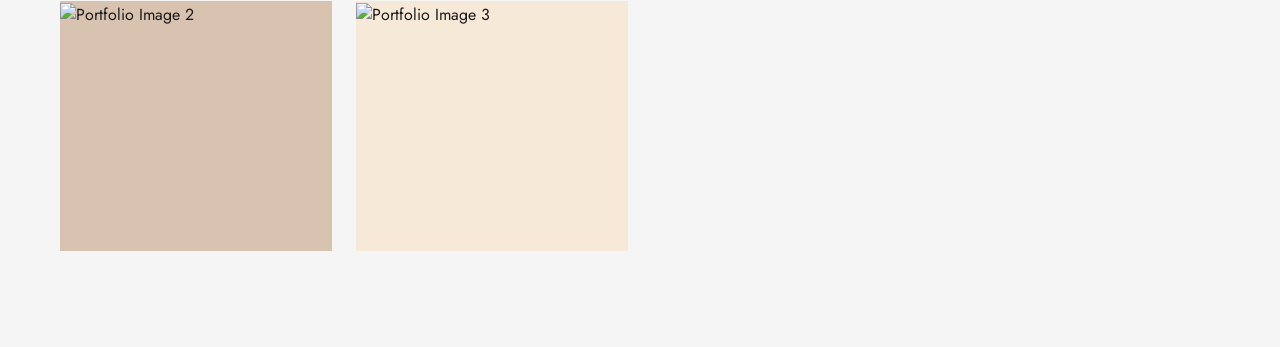
==== commit 673ae7fc: "Filter btns" ====
--- a/index.html
+++ b/index.html
@@ -103,6 +103,39 @@
 
             <h2 class="display-6 fw-bold text-dark mb-4">Portfolio</h2>
 
+            <!-- Filter buttons -->
+            <div class="filter-group mb-4">
+                <input type="radio" name="filter" id="filter-all" class="filter-input" checked>
+                <input type="radio" name="filter" id="filter-residential" class="filter-input">
+                <input type="radio" name="filter" id="filter-commercial" class="filter-input">
+                <input type="radio" name="filter" id="filter-interior" class="filter-input">
+                <input type="radio" name="filter" id="filter-exterior" class="filter-input">
+
+                <div class="filter-buttons">
+                    <label for="filter-all" class="filter-btn">All</label>
+                    <label for="filter-residential" class="filter-btn">Residential</label>
+                    <label for="filter-commercial" class="filter-btn">Commercial</label>
+                    <label for="filter-interior" class="filter-btn">Interior</label>
+                    <label for="filter-exterior" class="filter-btn">Exterior</label>
+                </div>
+            </div>
+
+            <!-- Portfolio images — tag each with a category class -->
+            <div class="portfolio-grid">
+                <div class="portfolio-item residential">
+                    <img src="/assets/images/Image1.png" alt="Residential project">
+                </div>
+                <div class="portfolio-item interior">
+                    <img src="/assets/images/Image2.png" alt="Interior project">
+                </div>
+                <div class="portfolio-item commercial">
+                    <img src="/assets/images/Image3.png" alt="Commercial project">
+                </div>
+                <div class="portfolio-item exterior">
+                    <img src="/assets/images/Image5.png" alt="Exterior project">
+                </div>
+            </div>
+
             <div class="row g-4">
                 <div class="col-12 mb-4">
                     <div class="portfolio-image-container" style="height: 400px; background-color: #e8d0bd;">
--- a/assets/css/styles.css
+++ b/assets/css/styles.css
@@ -313,4 +313,72 @@
     .hero-text-wrapper h1 {
         font-size: 3rem;
     }
+}
+
+/* Hide the actual radio inputs */
+.filter-input {
+    display: none;
+}
+
+/* Filter button styling */
+.filter-btn {
+    display: inline-block;
+    padding: 8px 20px;
+    margin: 4px;
+    border: 1px solid #ddd;
+    border-radius: 4px;
+    cursor: pointer;
+    font-size: 13px;
+    letter-spacing: 1px;
+    text-transform: uppercase;
+    color: #555;
+    transition: all 0.2s ease;
+}
+
+.filter-btn:hover {
+    border-color: var(--color-cta);
+    color: var(--color-cta);
+}
+
+/* Active filter button — red fill when selected */
+#filter-all:checked ~ .filter-buttons label[for="filter-all"],
+#filter-residential:checked ~ .filter-buttons label[for="filter-residential"],
+#filter-commercial:checked ~ .filter-buttons label[for="filter-commercial"],
+#filter-interior:checked ~ .filter-buttons label[for="filter-interior"],
+#filter-exterior:checked ~ .filter-buttons label[for="filter-exterior"] {
+    background-color: var(--color-cta);
+    border-color: var(--color-cta);
+    color: white;
+}
+
+/* Portfolio grid */
+.portfolio-grid {
+    display: grid;
+    grid-template-columns: repeat(auto-fill, minmax(280px, 1fr));
+    gap: 16px;
+}
+
+.portfolio-item {
+    overflow: hidden;
+    height: 260px;
+    border-radius: 4px;
+}
+
+.portfolio-item img {
+    width: 100%;
+    height: 100%;
+    object-fit: cover;
+    transition: transform 0.4s ease;
+}
+
+.portfolio-item:hover img {
+    transform: scale(1.04);
+}
+
+/* Hide items that don't match the active filter */
+#filter-residential:checked ~ .portfolio-grid .portfolio-item:not(.residential),
+#filter-commercial:checked ~ .portfolio-grid .portfolio-item:not(.commercial),
+#filter-interior:checked ~ .portfolio-grid .portfolio-item:not(.interior),
+#filter-exterior:checked ~ .portfolio-grid .portfolio-item:not(.exterior) {
+    display: none;
 }
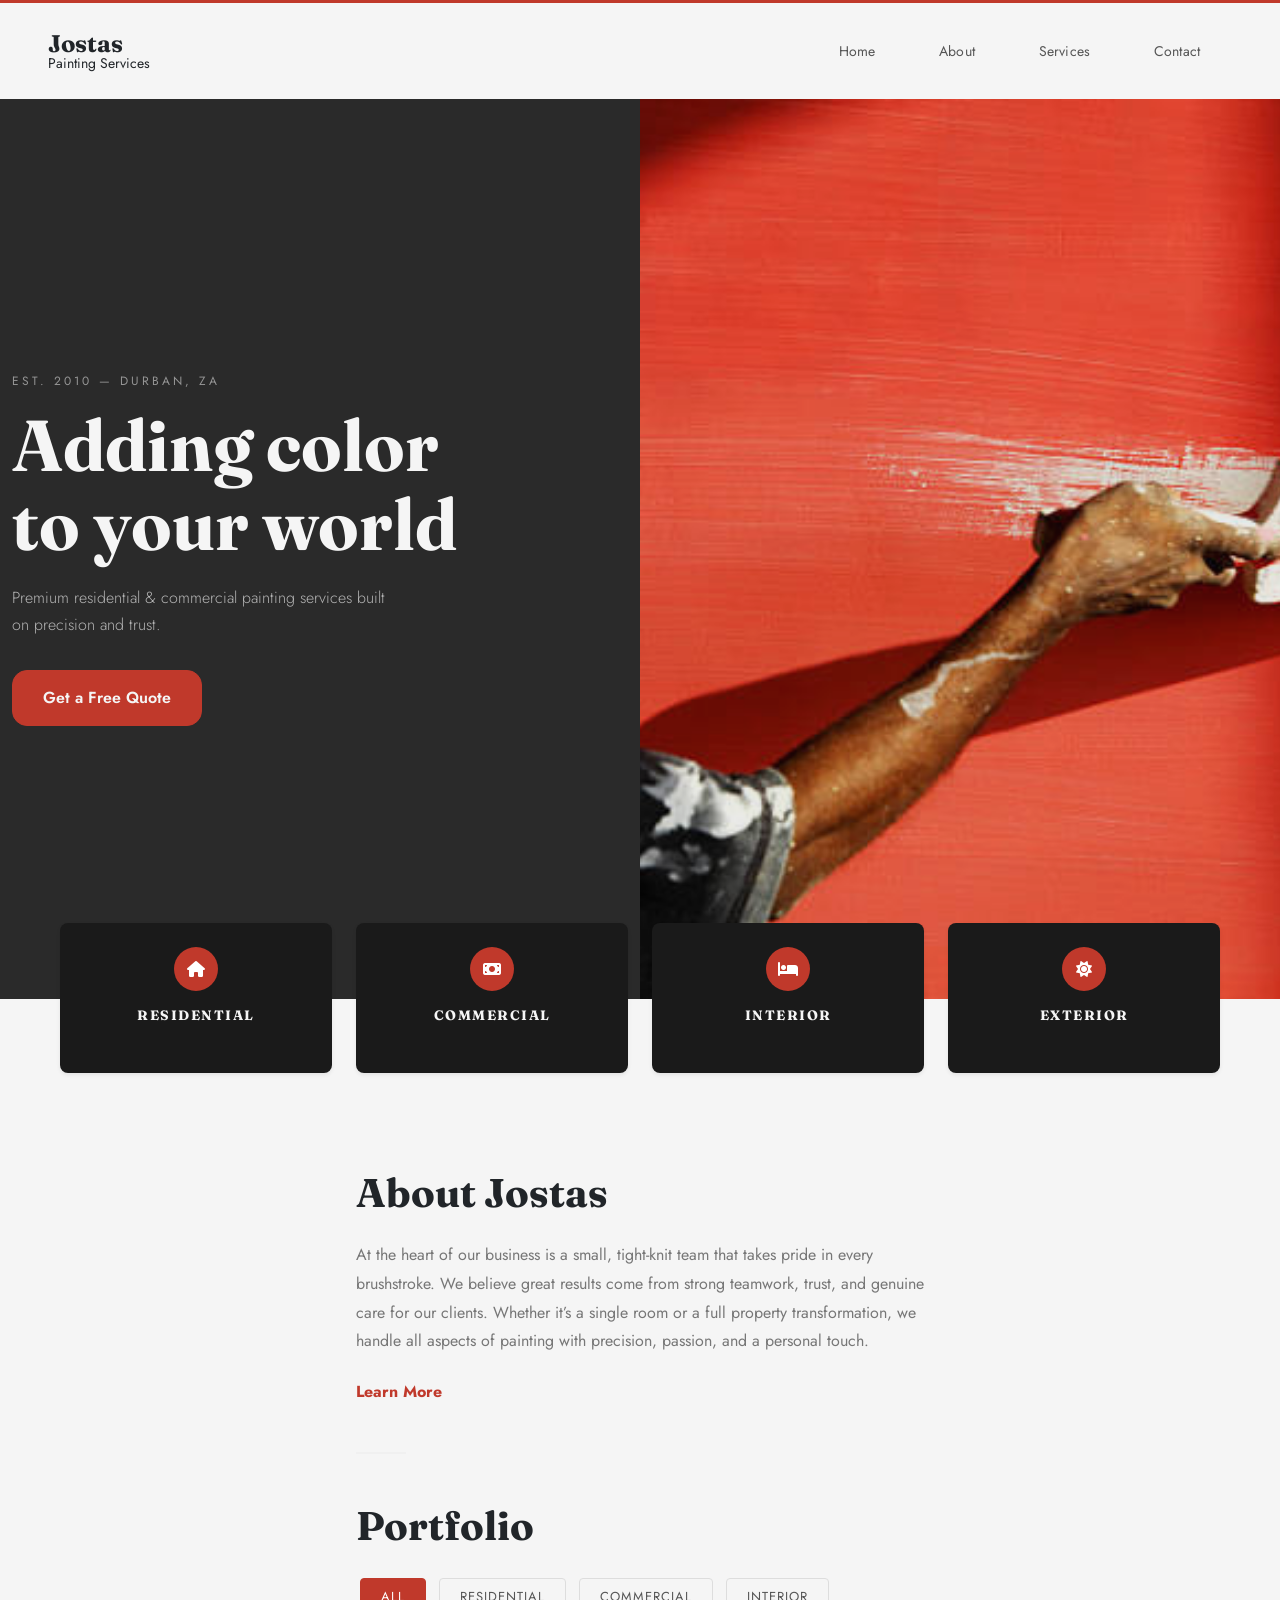
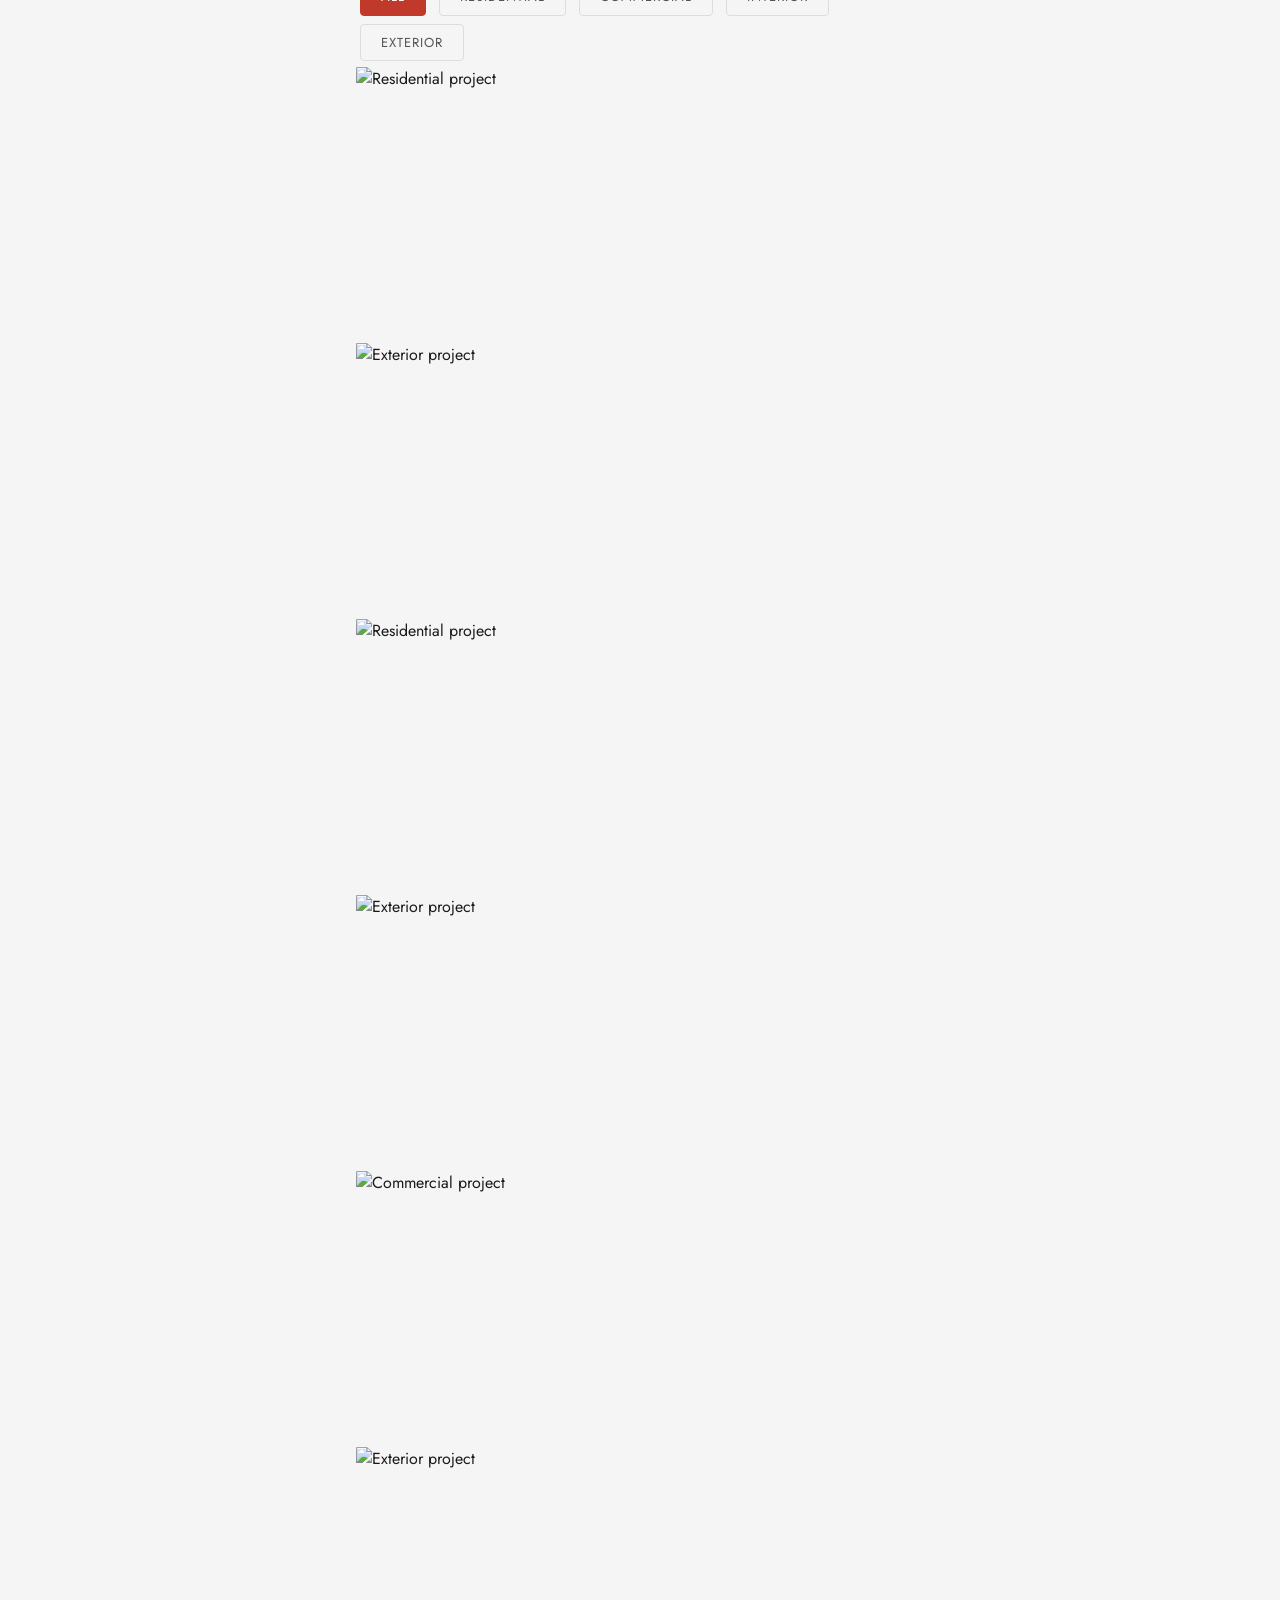
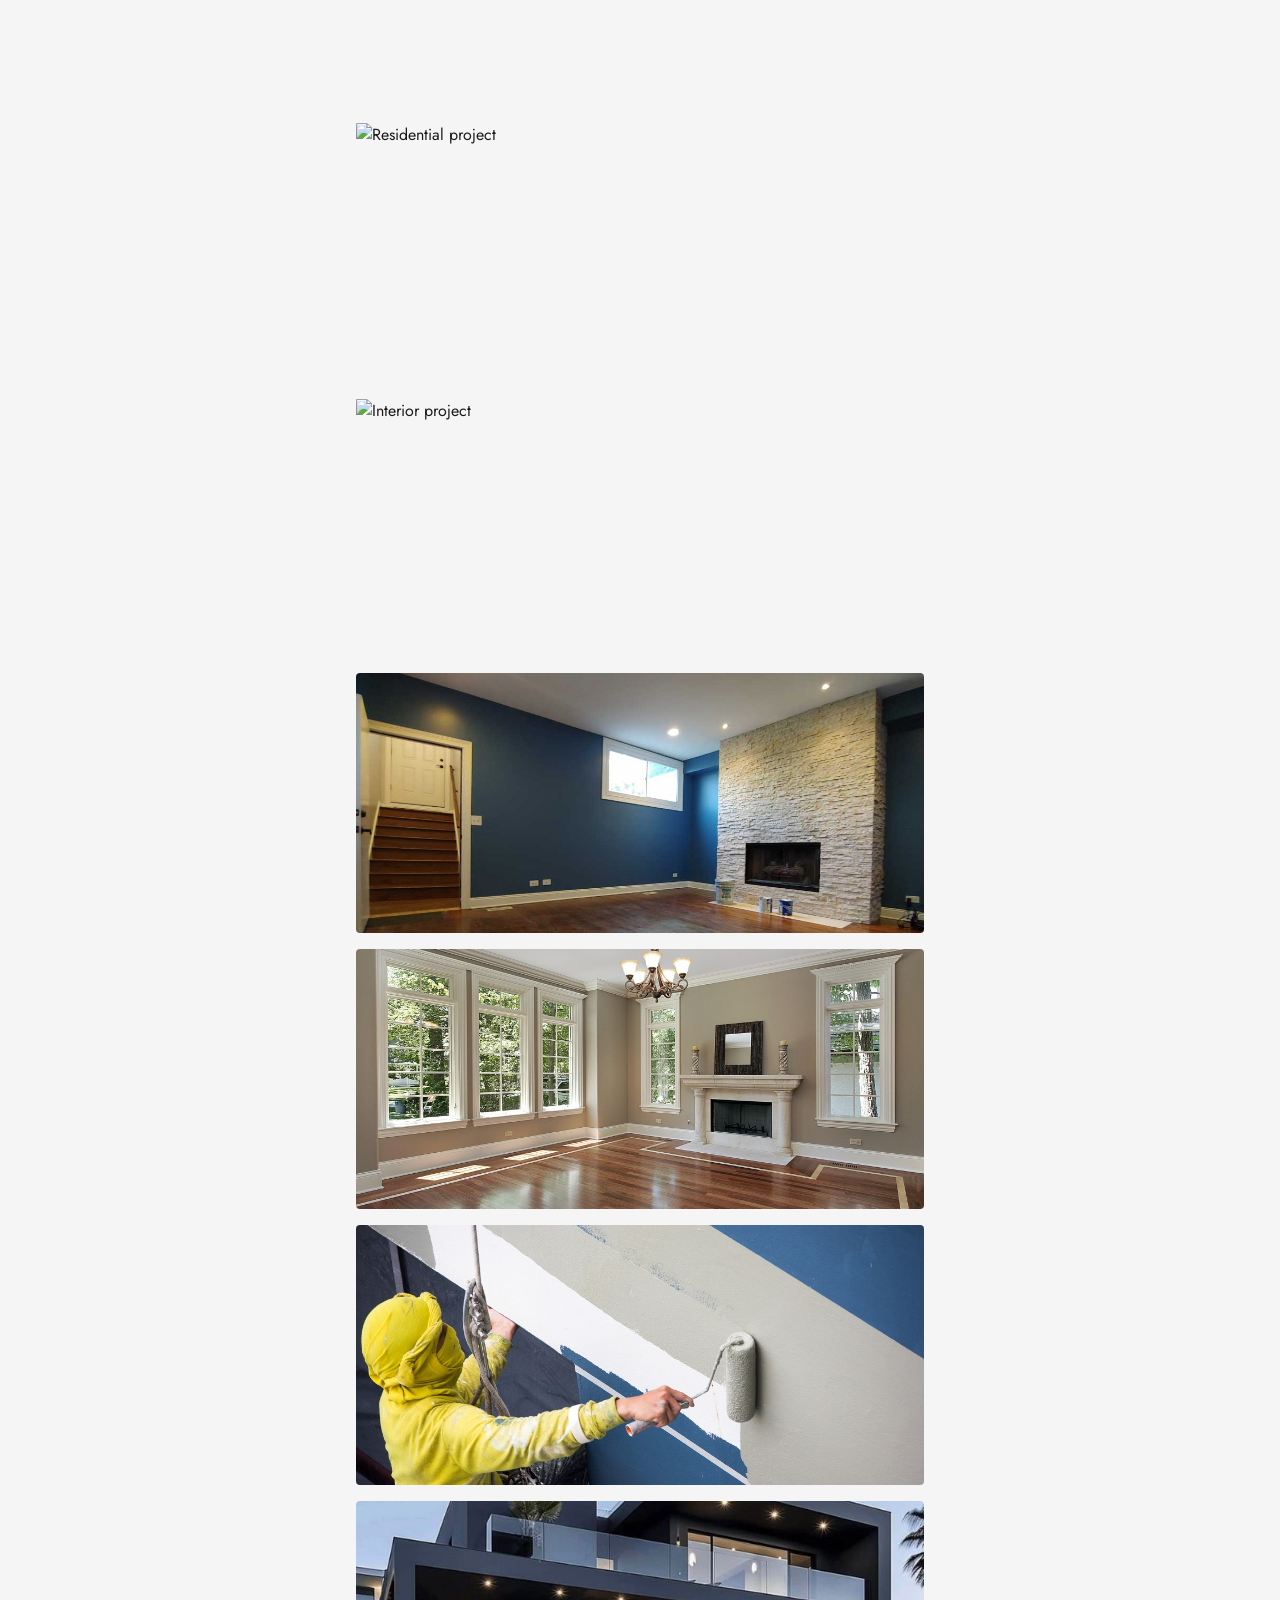
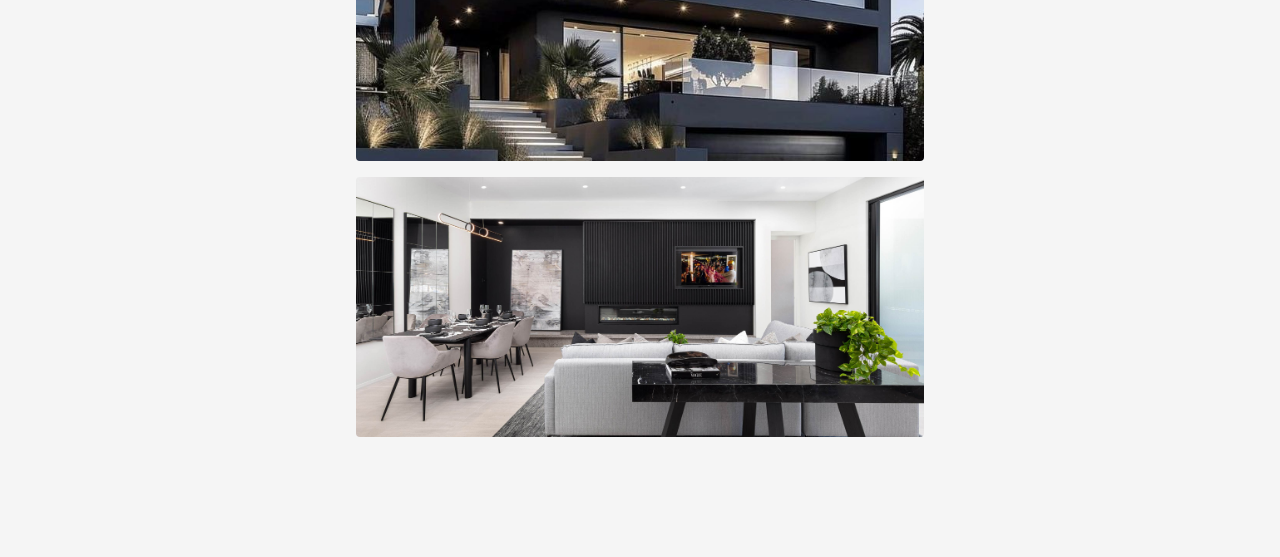
==== commit 49c1780d: "update to images Co-authored-by: Copilot <copilot@github.com>" ====
--- a/index.html
+++ b/index.html
@@ -48,7 +48,7 @@
     </div>      <!-- closes hero-content -->
 
     <div class="hero-image-container d-none d-lg-block">
-        <img src="/assets/images/Image9.png" alt="Painter adding color to a wall" class="img-fluid">
+        <img src="/assets/images/image17.jpg" alt="Painter adding color to a wall" class="img-fluid">
     </div>
 </section>
 
@@ -104,68 +104,66 @@
             <h2 class="display-6 fw-bold text-dark mb-4">Portfolio</h2>
 
             <!-- Filter buttons -->
-            <div class="filter-group mb-4">
-                <input type="radio" name="filter" id="filter-all" class="filter-input" checked>
-                <input type="radio" name="filter" id="filter-residential" class="filter-input">
-                <input type="radio" name="filter" id="filter-commercial" class="filter-input">
-                <input type="radio" name="filter" id="filter-interior" class="filter-input">
-                <input type="radio" name="filter" id="filter-exterior" class="filter-input">
+<div class="filter-group mb-4">
+    <input type="radio" name="filter" id="filter-all" class="filter-input" checked>
+    <input type="radio" name="filter" id="filter-residential" class="filter-input">
+    <input type="radio" name="filter" id="filter-commercial" class="filter-input">
+    <input type="radio" name="filter" id="filter-interior" class="filter-input">
+    <input type="radio" name="filter" id="filter-exterior" class="filter-input">
 
-                <div class="filter-buttons">
-                    <label for="filter-all" class="filter-btn">All</label>
-                    <label for="filter-residential" class="filter-btn">Residential</label>
-                    <label for="filter-commercial" class="filter-btn">Commercial</label>
-                    <label for="filter-interior" class="filter-btn">Interior</label>
-                    <label for="filter-exterior" class="filter-btn">Exterior</label>
-                </div>
-            </div>
+    <div class="filter-buttons">
+        <label for="filter-all" class="filter-btn">All</label>
+        <label for="filter-residential" class="filter-btn">Residential</label>
+        <label for="filter-commercial" class="filter-btn">Commercial</label>
+        <label for="filter-interior" class="filter-btn">Interior</label>
+        <label for="filter-exterior" class="filter-btn">Exterior</label>
+    </div>
 
-            <!-- Portfolio images — tag each with a category class -->
-            <div class="portfolio-grid">
-                <div class="portfolio-item residential">
-                    <img src="/assets/images/Image1.png" alt="Residential project">
-                </div>
-                <div class="portfolio-item interior">
-                    <img src="/assets/images/Image2.png" alt="Interior project">
-                </div>
-                <div class="portfolio-item commercial">
-                    <img src="/assets/images/Image3.png" alt="Commercial project">
-                </div>
-                <div class="portfolio-item exterior">
-                    <img src="/assets/images/Image5.png" alt="Exterior project">
-                </div>
-            </div>
-
-            <div class="row g-4">
-                <div class="col-12 mb-4">
-                    <div class="portfolio-image-container" style="height: 400px; background-color: #e8d0bd;">
-                        <img src="/assets/images/Image3.png" alt="Portfolio Image 1" class="img-fluid w-100 h-100 object-fit-cover">
-                    </div>
-                </div>
-            </div>
-            
-            <div class="row g-4">
-                <div class="col-md-6">
-                    <div class="portfolio-image-container" style="height: 250px; background-color: #d8c2b0;">
-                        <img src="/assets/images/Image1.png" alt="Portfolio Image 2" class="img-fluid w-100 h-100 object-fit-cover">
-                    </div>
-                </div>
-                <div class="col-md-6">
-                    <div class="portfolio-image-container" style="height: 250px; background-color: #f7e9d7;">
-                        <img src="/assets/images/Image5.png" alt="Portfolio Image 3" class="img-fluid w-100 h-100 object-fit-cover">
-                    </div>
-                </div>
-            </div>
+    <!-- Portfolio grid MUST be inside filter-group to use ~ selector -->
+    <div class="portfolio-grid">
+        <div class="portfolio-item residential">
+            <img src="/assets/images/Image1.png" alt="Residential project">
         </div>
-
-        <div class="col-lg-5 offset-lg-1 d-flex align-items-start">
-            <div class="about-image-block w-100">
-                <div style="background-color: #e0b08e; height: 600px; margin-top: 150px;">
-                    <img src="/assets/images/Image2.png" alt="Textured wall painting" class="img-fluid w-100 h-100 object-fit-cover">
-                </div>
-            </div>
+        <div class="portfolio-item exterior">
+            <img src="/assets/images/Image2.png" alt="Exterior project">
+        </div>
+        <div class="portfolio-item residential">
+            <img src="/assets/images/Image3.png" alt="Residential project">
+        </div>
+        <div class="portfolio-item exterior">
+            <img src="/assets/images/Image3.png" alt="Exterior project">
+        </div>
+        <div class="portfolio-item commercial">
+            <img src="/assets/images/Image4.png" alt="Commercial project">
+        </div>
+        <div class="portfolio-item exterior">
+            <img src="/assets/images/Image5.png" alt="Exterior project">
+        </div>
+        <div class="portfolio-item residential">
+            <img src="/assets/images/Image6.png" alt="Residential project">
+        </div>
+        <div class="portfolio-item interior">
+            <img src="/assets/images/Image8.png" alt="Interior project">
+        </div>
+        <div class="portfolio-item interior">
+            <img src="/assets/images/image12.jpg" alt="Interior project">
+        </div>
+        <div class="portfolio-item interior">
+            <img src="/assets/images/image13.jpg" alt="Interior project">
+        </div>
+        <div class="portfolio-item commercial">
+            <img src="/assets/images/image14.jpg" alt="Commercial project">
+        </div>
+        <div class="portfolio-item exterior">
+            <img src="/assets/images/image15.jpg" alt="Exterior project">
+        </div>
+        <div class="portfolio-item interior">
+            <img src="/assets/images/image16.jpg" alt="Interior project">
         </div>
     </div>
+</div>
+
+        
 </section>
 <script src="https://cdn.jsdelivr.net/npm/bootstrap@5.3.3/dist/js/bootstrap.bundle.min.js"></script>
 
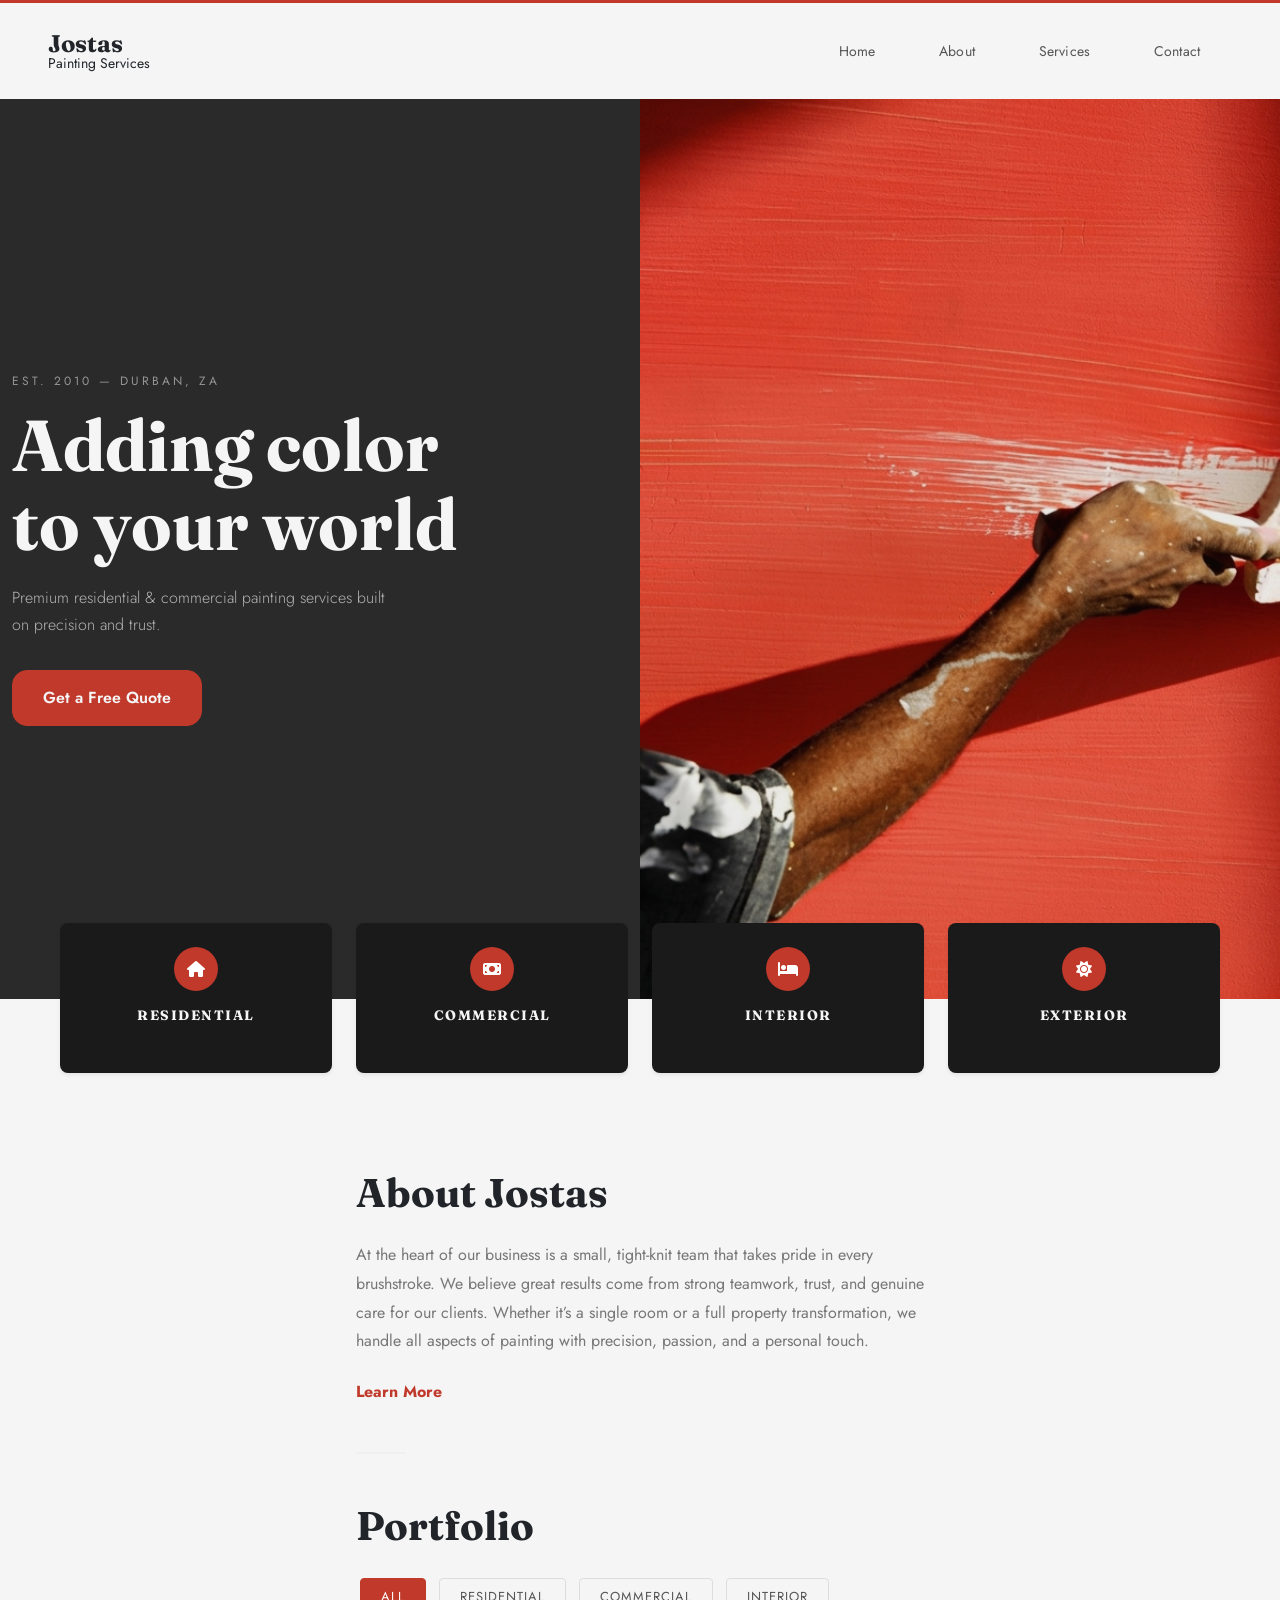
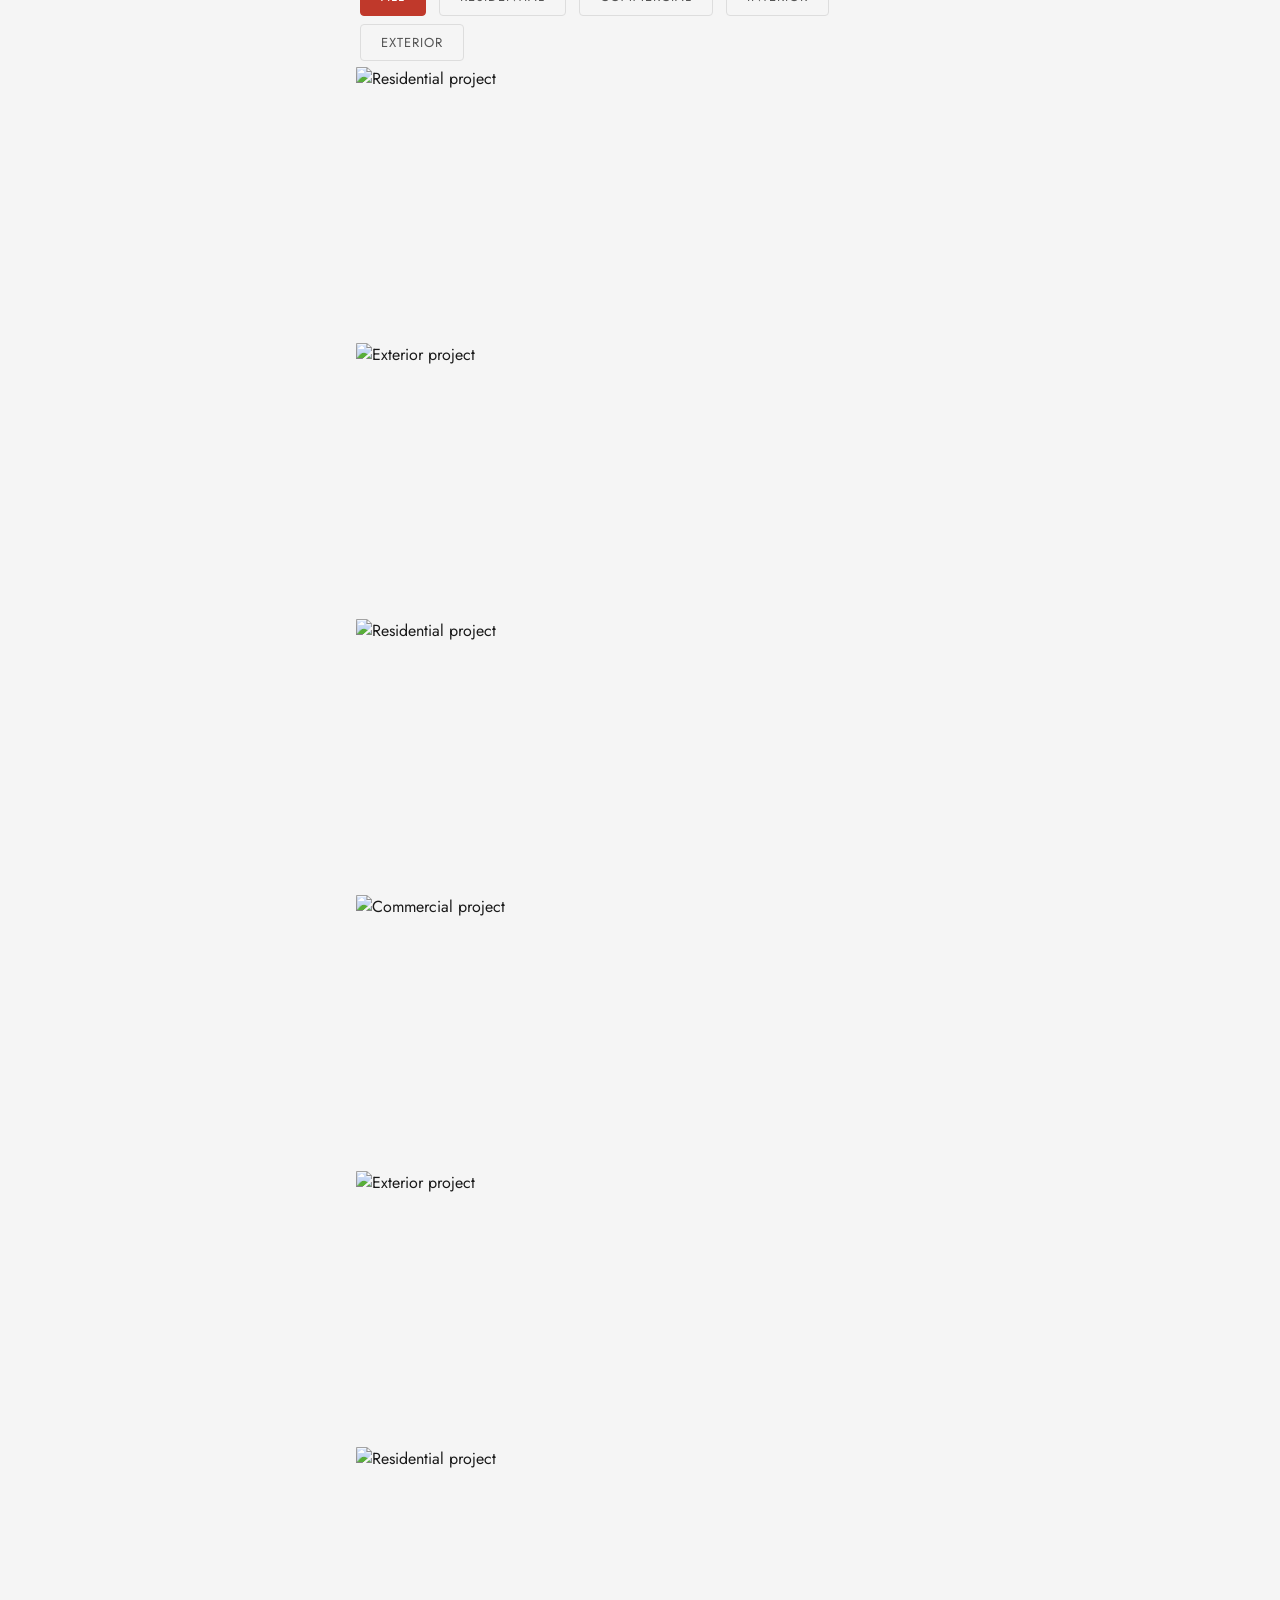
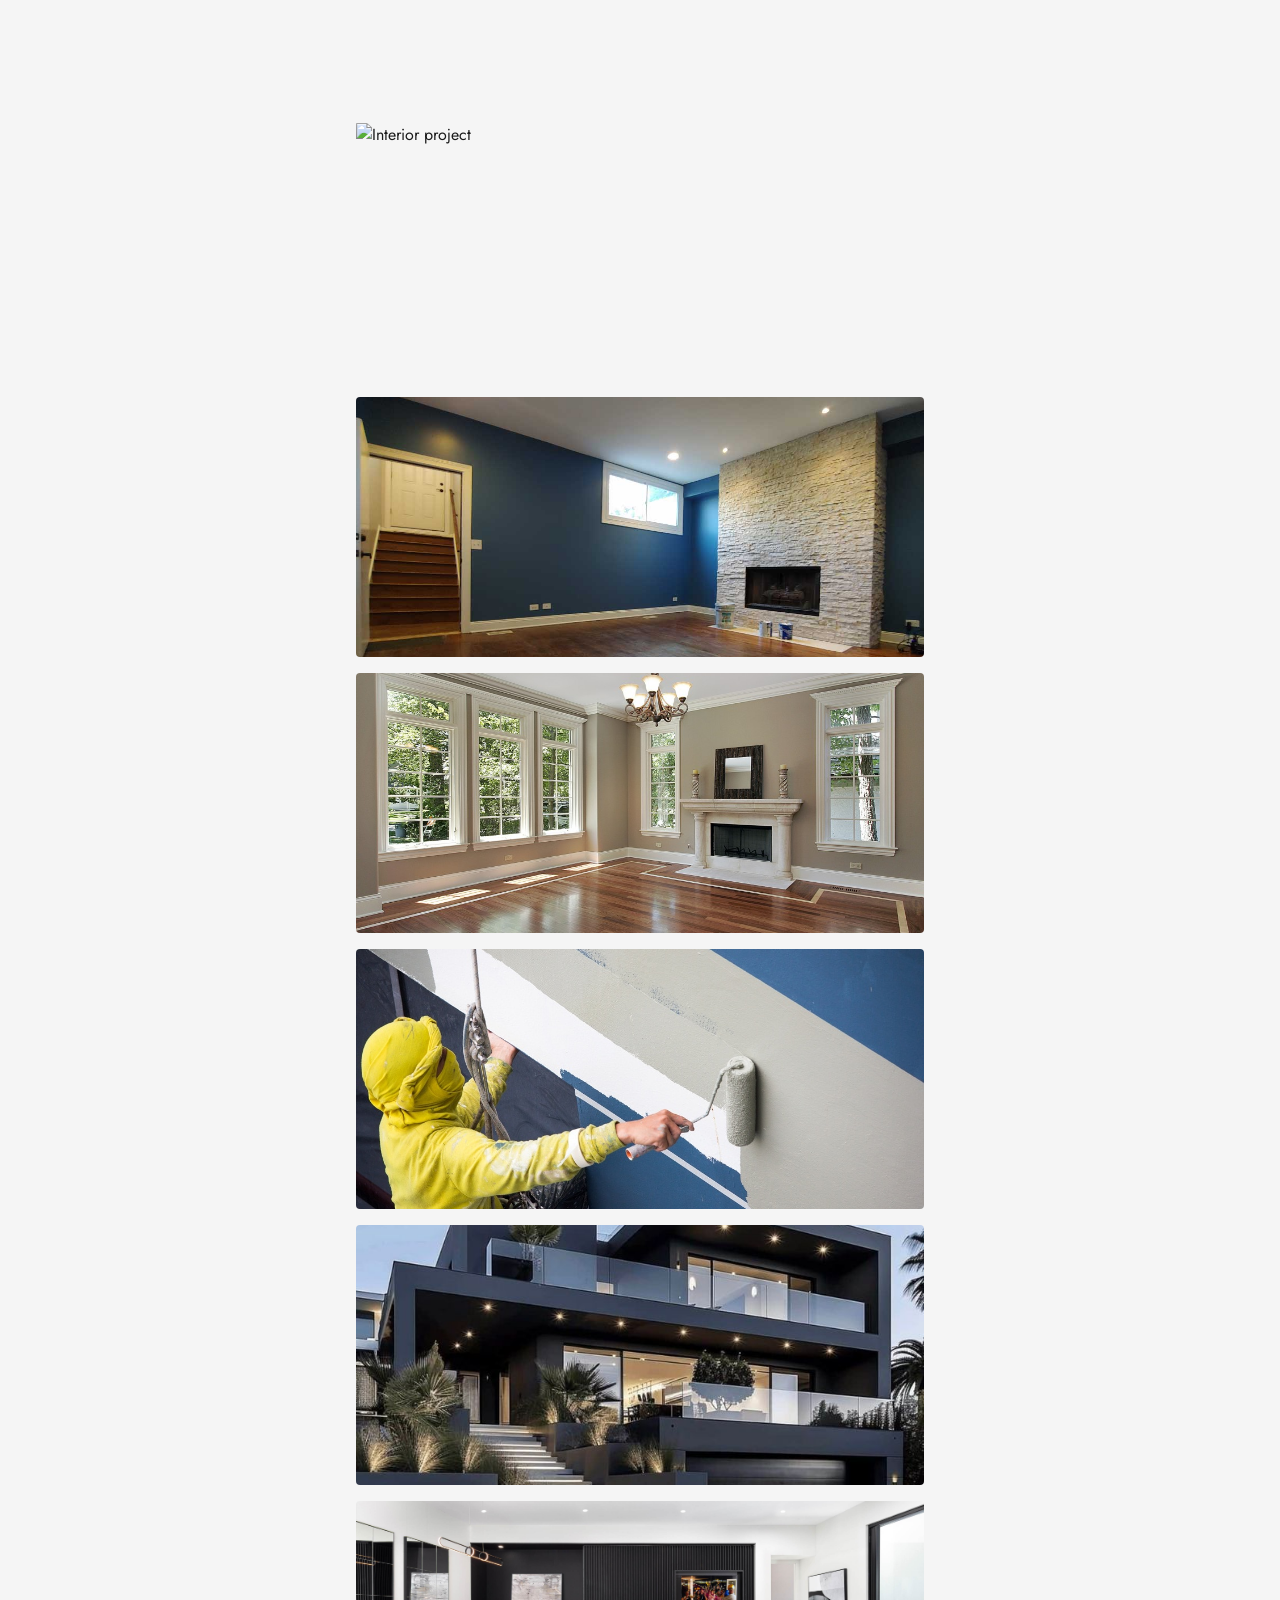
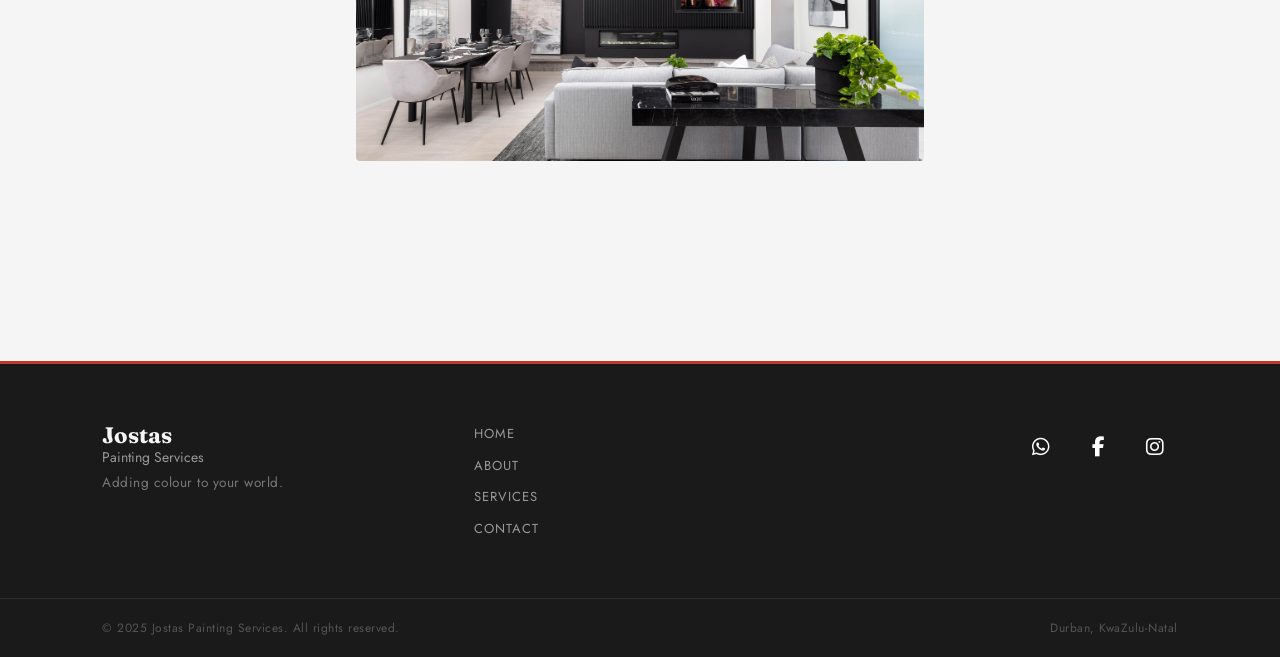
==== commit b2dd1afa: "hero image update and footer creation Co-authored-by: Copilot <copilot@github.com>" ====
--- a/index.html
+++ b/index.html
@@ -48,7 +48,7 @@
     </div>      <!-- closes hero-content -->
 
     <div class="hero-image-container d-none d-lg-block">
-        <img src="/assets/images/image17.jpg" alt="Painter adding color to a wall" class="img-fluid">
+        <img src="/assets/images/image17.png" alt="Painter adding color to a wall" class="img-fluid">
     </div>
 </section>
 
@@ -101,71 +101,98 @@
             
             <hr class="mt-5 mb-5" style="border-top: 2px solid #ddd; width: 50px; margin-left: 0;">
 
-            <h2 class="display-6 fw-bold text-dark mb-4">Portfolio</h2>
+<h2 class="display-6 fw-bold text-dark mb-4">Portfolio</h2>
 
-            <!-- Filter buttons -->
-<div class="filter-group mb-4">
-    <input type="radio" name="filter" id="filter-all" class="filter-input" checked>
-    <input type="radio" name="filter" id="filter-residential" class="filter-input">
-    <input type="radio" name="filter" id="filter-commercial" class="filter-input">
-    <input type="radio" name="filter" id="filter-interior" class="filter-input">
-    <input type="radio" name="filter" id="filter-exterior" class="filter-input">
+        <!-- Filter buttons -->
+        <div class="filter-group mb-4">
+            <input type="radio" name="filter" id="filter-all" class="filter-input" checked>
+            <input type="radio" name="filter" id="filter-residential" class="filter-input">
+            <input type="radio" name="filter" id="filter-commercial" class="filter-input">
+            <input type="radio" name="filter" id="filter-interior" class="filter-input">
+            <input type="radio" name="filter" id="filter-exterior" class="filter-input">
 
-    <div class="filter-buttons">
-        <label for="filter-all" class="filter-btn">All</label>
-        <label for="filter-residential" class="filter-btn">Residential</label>
-        <label for="filter-commercial" class="filter-btn">Commercial</label>
-        <label for="filter-interior" class="filter-btn">Interior</label>
-        <label for="filter-exterior" class="filter-btn">Exterior</label>
-    </div>
+            <div class="filter-buttons">
+                <label for="filter-all" class="filter-btn">All</label>
+                <label for="filter-residential" class="filter-btn">Residential</label>
+                <label for="filter-commercial" class="filter-btn">Commercial</label>
+                <label for="filter-interior" class="filter-btn">Interior</label>
+                <label for="filter-exterior" class="filter-btn">Exterior</label>
+            </div>
 
-    <!-- Portfolio grid MUST be inside filter-group to use ~ selector -->
-    <div class="portfolio-grid">
-        <div class="portfolio-item residential">
-            <img src="/assets/images/Image1.png" alt="Residential project">
+            <div class="portfolio-grid">
+                <div class="portfolio-item residential">
+                    <img src="/assets/images/Image1.png" alt="Residential project">
+                </div>
+                <div class="portfolio-item exterior">
+                    <img src="/assets/images/Image2.png" alt="Exterior project">
+                </div>
+                <div class="portfolio-item residential">
+                    <img src="/assets/images/Image3.png" alt="Residential project">
+                </div>
+                <div class="portfolio-item commercial">
+                    <img src="/assets/images/Image4.png" alt="Commercial project">
+                </div>
+                <div class="portfolio-item exterior">
+                    <img src="/assets/images/Image5.png" alt="Exterior project">
+                </div>
+                <div class="portfolio-item residential">
+                    <img src="/assets/images/Image6.png" alt="Residential project">
+                </div>
+                <div class="portfolio-item interior">
+                    <img src="/assets/images/Image8.png" alt="Interior project">
+                </div>
+                <div class="portfolio-item interior">
+                    <img src="/assets/images/image12.jpg" alt="Interior project">
+                </div>
+                <div class="portfolio-item interior">
+                    <img src="/assets/images/image13.jpg" alt="Interior project">
+                </div>
+                <div class="portfolio-item commercial">
+                    <img src="/assets/images/image14.jpg" alt="Commercial project">
+                </div>
+                <div class="portfolio-item exterior">
+                    <img src="/assets/images/image15.jpg" alt="Exterior project">
+                </div>
+                <div class="portfolio-item interior">
+                    <img src="/assets/images/image16.jpg" alt="Interior project">
+                </div>
+            </div>
+        </div>   <!-- closes filter-group -->
+
+        </div>   <!-- closes col-lg-6 -->
+    </div>       <!-- closes row -->
+</section>       <!-- closes section -->
+
+<footer class="site-footer">
+    <div class="footer-inner">
+        <div class="footer-brand">
+            <span class="jostas-logo">Jostas <span>Painting Services</span></span>
+            <p class="footer-tagline">Adding colour to your world.</p>
         </div>
-        <div class="portfolio-item exterior">
-            <img src="/assets/images/Image2.png" alt="Exterior project">
+        <div class="footer-links">
+            <a href="index.html">Home</a>
+            <a href="about.html">About</a>
+            <a href="services.html">Services</a>
+            <a href="services.html#contact">Contact</a>
         </div>
-        <div class="portfolio-item residential">
-            <img src="/assets/images/Image3.png" alt="Residential project">
-        </div>
-        <div class="portfolio-item exterior">
-            <img src="/assets/images/Image3.png" alt="Exterior project">
-        </div>
-        <div class="portfolio-item commercial">
-            <img src="/assets/images/Image4.png" alt="Commercial project">
-        </div>
-        <div class="portfolio-item exterior">
-            <img src="/assets/images/Image5.png" alt="Exterior project">
-        </div>
-        <div class="portfolio-item residential">
-            <img src="/assets/images/Image6.png" alt="Residential project">
-        </div>
-        <div class="portfolio-item interior">
-            <img src="/assets/images/Image8.png" alt="Interior project">
-        </div>
-        <div class="portfolio-item interior">
-            <img src="/assets/images/image12.jpg" alt="Interior project">
-        </div>
-        <div class="portfolio-item interior">
-            <img src="/assets/images/image13.jpg" alt="Interior project">
-        </div>
-        <div class="portfolio-item commercial">
-            <img src="/assets/images/image14.jpg" alt="Commercial project">
-        </div>
-        <div class="portfolio-item exterior">
-            <img src="/assets/images/image15.jpg" alt="Exterior project">
-        </div>
-        <div class="portfolio-item interior">
-            <img src="/assets/images/image16.jpg" alt="Interior project">
+        <div class="footer-social">
+            <a href="https://wa.me/1234567890" target="_blank" class="social-btn">
+                <i class="fab fa-whatsapp"></i>
+            </a>
+            <a href="https://www.facebook.com/JostasPainting" target="_blank" class="social-btn">
+                <i class="fab fa-facebook-f"></i>
+            </a>
+            <a href="https://www.instagram.com/TheRealJostasPainting" target="_blank" class="social-btn">
+                <i class="fab fa-instagram"></i>
+            </a>
         </div>
     </div>
-</div>
+    <div class="footer-bottom">
+        <p>&copy; 2025 Jostas Painting Services. All rights reserved.</p>
+        <p>Durban, KwaZulu-Natal</p>
+    </div>
+</footer>
 
-        
-</section>
 <script src="https://cdn.jsdelivr.net/npm/bootstrap@5.3.3/dist/js/bootstrap.bundle.min.js"></script>
-
 </body>
 </html>
--- a/assets/css/styles.css
+++ b/assets/css/styles.css
@@ -6,6 +6,11 @@
     --bs-light: #f5f5f5;
     --color-hero-bg: #2a2a2a;
     --color-cta: #c0392b;
+}
+
+html{
+    scroll-behavior: smooth;
+    overscroll-behavior: none;
 }
 
 /* ─── Base ───────────────────────────────────────────────── */
@@ -141,6 +146,7 @@
     width: 50%;
     z-index: 1;
 }
+
 .hero-image-container img {
     width: 100%;
     height: 100%;
@@ -381,4 +387,102 @@
 #filter-interior:checked ~ .portfolio-grid .portfolio-item:not(.interior),
 #filter-exterior:checked ~ .portfolio-grid .portfolio-item:not(.exterior) {
     display: none;
+}
+
+/* ─── Footer ─────────────────────────────────────────────── */
+.site-footer {
+    background-color: #1a1a1a;
+    color: #f5f5f5;
+    margin-top: 80px;
+    border-top: 3px solid var(--color-cta);
+}
+
+.footer-inner {
+    display: flex;
+    justify-content: space-between;
+    align-items: flex-start;
+    padding: 60px clamp(40px, 8vw, 120px);
+    gap: 40px;
+    flex-wrap: wrap;
+    width: 100%;
+}
+
+.footer-brand,
+.footer-links,
+.footer-social {
+    flex: 1;
+    min-width: 160px;
+}
+
+
+.footer-brand .jostas-logo {
+    color: #f5f5f5;
+    font-size: 1.4rem;
+}
+
+.footer-brand .jostas-logo span {
+    color: #999;
+}
+
+.footer-tagline {
+    font-size: 0.85rem;
+    color: #777;
+    margin-top: 8px;
+    letter-spacing: 0.5px;
+}
+
+.footer-links {
+    display: flex;
+    flex-direction: column;
+    gap: 12px;
+}
+
+.footer-links a {
+    color: #999;
+    text-decoration: none;
+    font-size: 13px;
+    letter-spacing: 1px;
+    text-transform: uppercase;
+    transition: color 0.2s ease;
+}
+
+.footer-links a:hover {
+    color: var(--color-cta);
+}
+
+.footer-social {
+    display: flex;
+    flex-direction: row;
+    gap: 12px;
+    align-items: flex-start;
+    justify-content: flex-end;
+}
+
+.footer-bottom {
+    border-top: 1px solid #2e2e2e;
+    padding: 20px clamp(40px, 8vw, 120px);
+    display: flex;
+    justify-content: space-between;
+    align-items: center;
+    flex-wrap: wrap;
+    gap: 8px;
+}
+
+.footer-bottom p {
+    font-size: 12px;
+    color: #555;
+    margin: 0;
+    letter-spacing: 0.5px;
+}
+
+/* Responsive */
+@media (max-width: 768px) {
+    .footer-inner {
+        flex-direction: column;
+        align-items: flex-start;
+    }
+    .footer-bottom {
+        flex-direction: column;
+        align-items: flex-start;
+    }
 }
